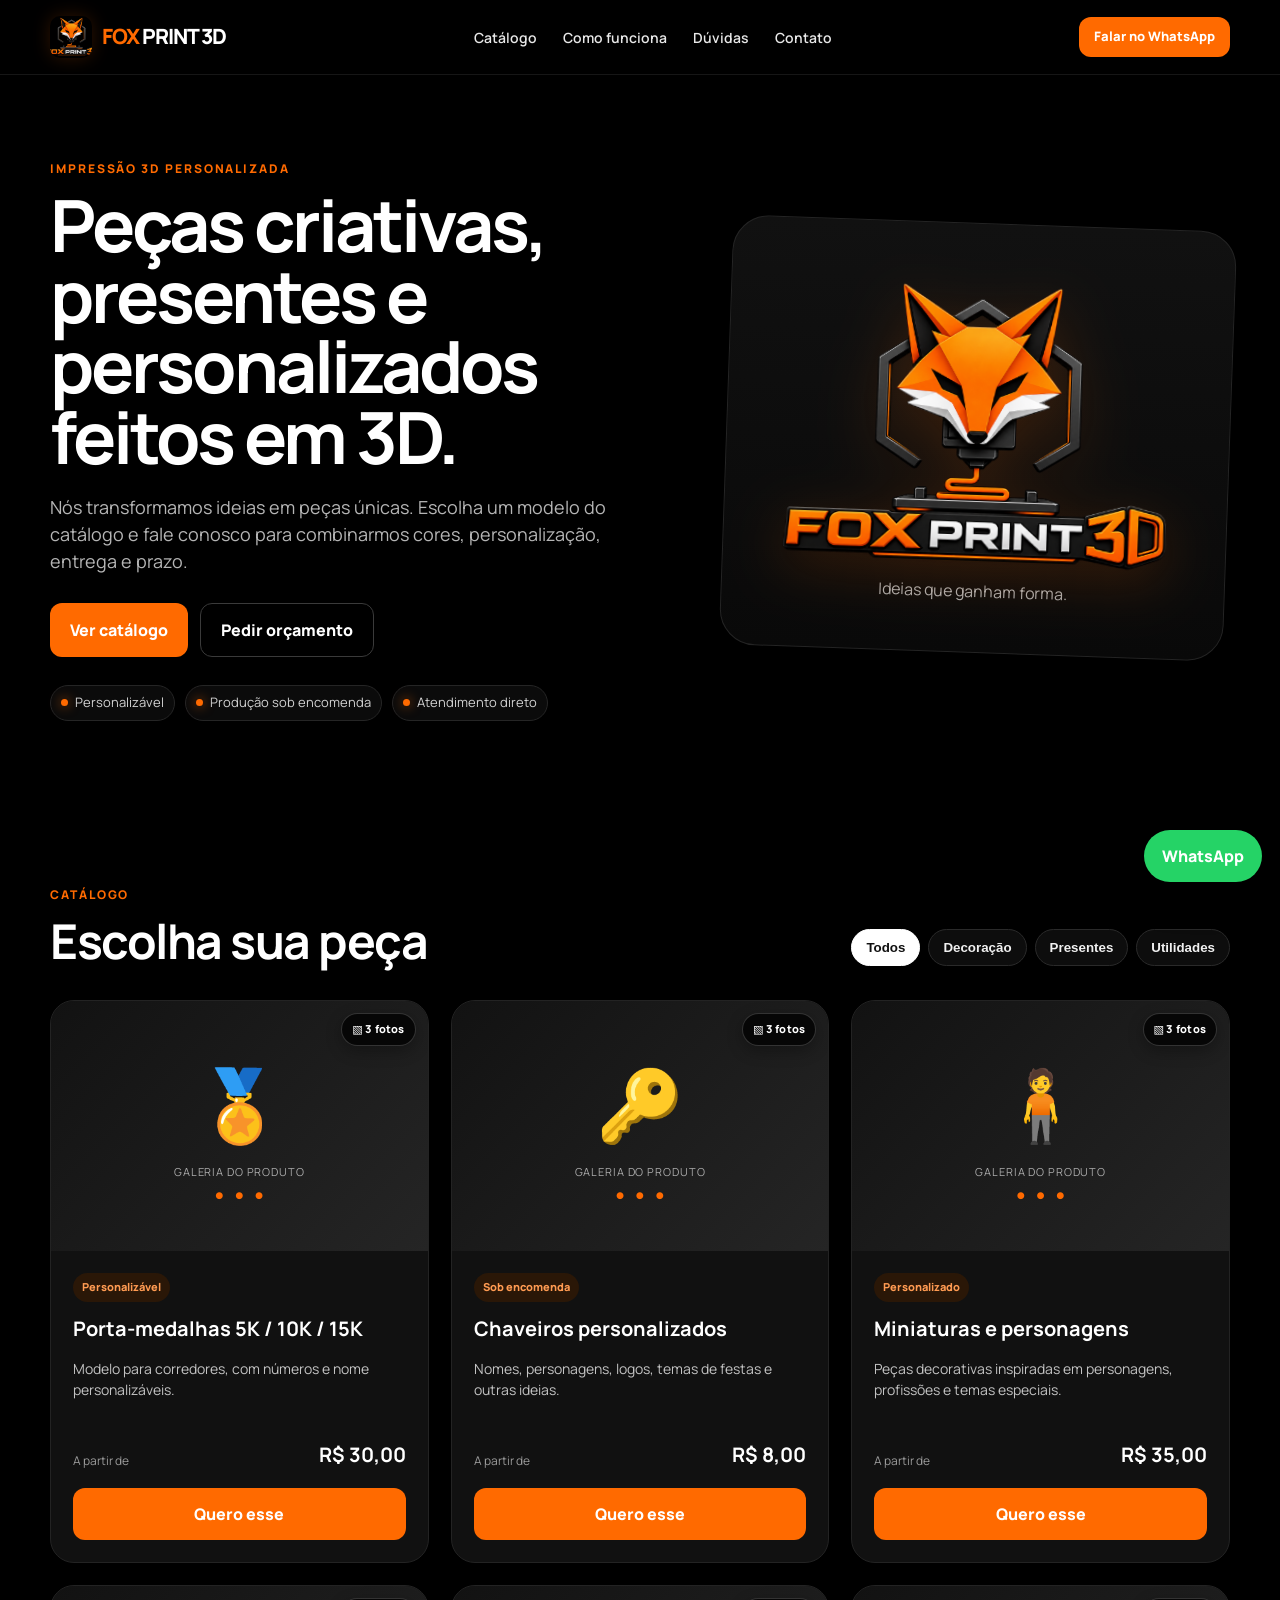
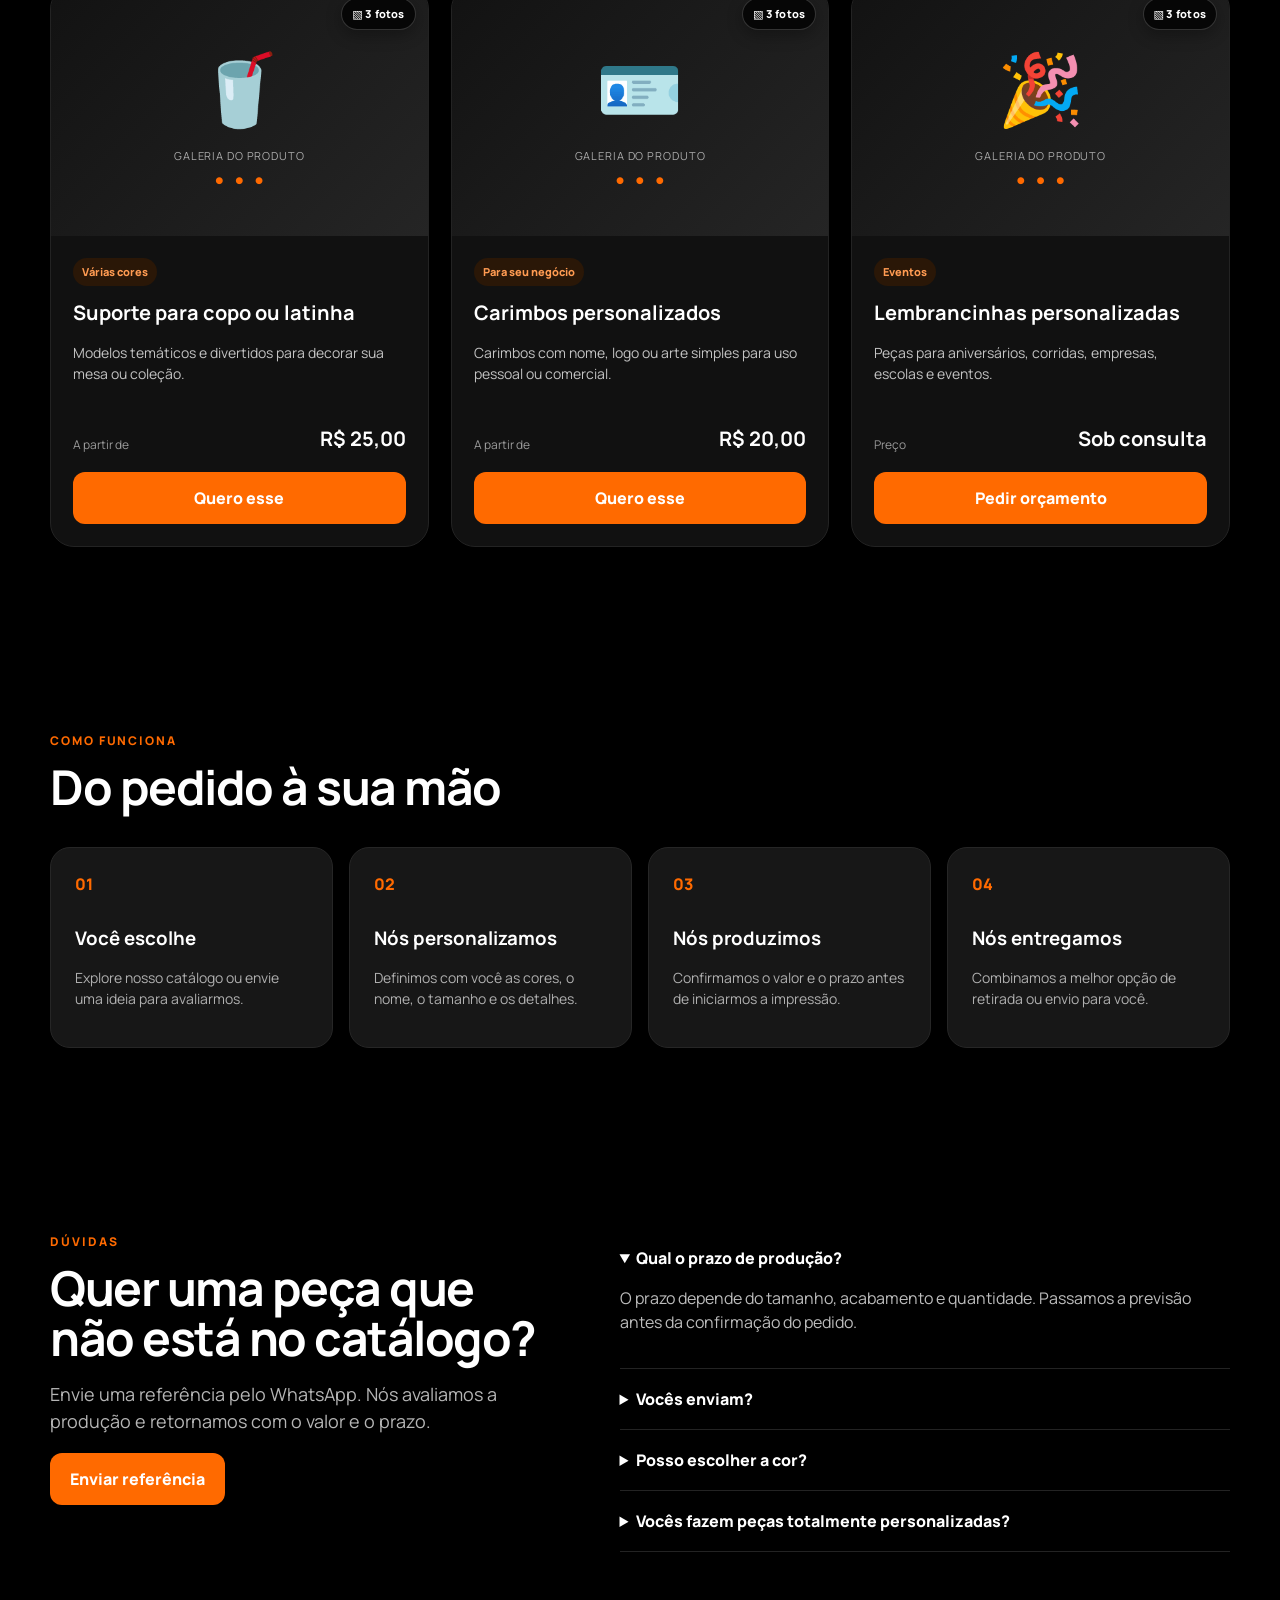
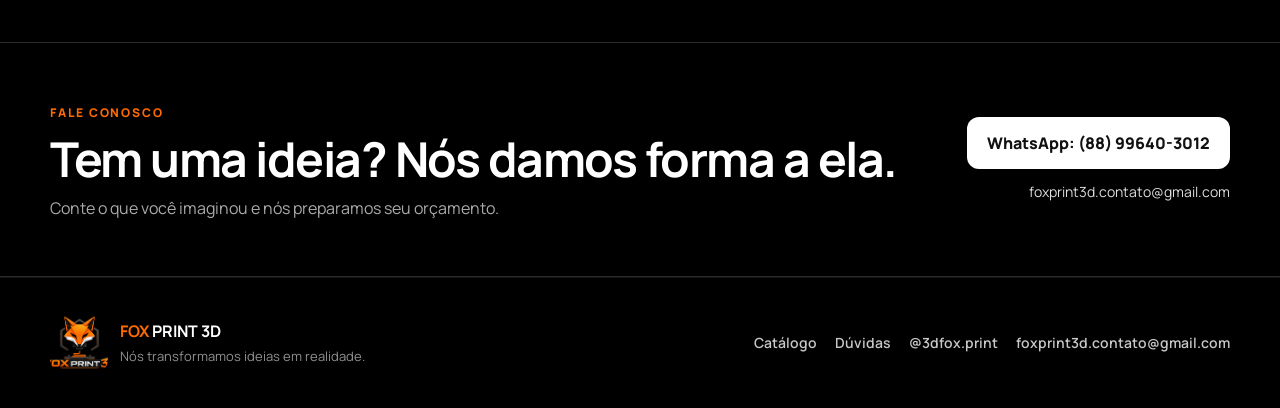
==== index.html @ e0c6680b "Cria site e painel administrativo da FOX PRINT 3D" ====
<!DOCTYPE html>
<html lang="pt-BR">
<head>
  <meta charset="UTF-8" />
  <meta name="viewport" content="width=device-width, initial-scale=1.0" />
  <meta name="description" content="FOX PRINT 3D — peças personalizadas em impressão 3D. Consulte catálogo, preços e peça pelo WhatsApp." />
  <title>FOX PRINT 3D | Impressão 3D personalizada</title>
  <link rel="icon" type="image/png" href="marca/logo-foxprint3d.png" />
  <link rel="preconnect" href="https://fonts.googleapis.com">
  <link rel="preconnect" href="https://fonts.gstatic.com" crossorigin>
  <link href="https://fonts.googleapis.com/css2?family=Manrope:wght@400;500;600;700;800&display=swap" rel="stylesheet">
  <link rel="stylesheet" href="styles.css" />
</head>
<body>
  <header class="topbar">
    <div class="container nav">
      <a class="brand" href="#inicio" aria-label="FOX PRINT 3D">
        <img class="brand-logo" src="marca/logo-foxprint3d.png" alt="" />
        <span class="brand-name"><span class="brand-mark">FOX</span> PRINT 3D</span>
      </a>
      <nav>
        <a href="#catalogo">Catálogo</a>
        <a href="#como-funciona">Como funciona</a>
        <a href="#duvidas">Dúvidas</a>
        <a href="#contato">Contato</a>
      </nav>
      <a class="btn btn-small" data-wa="Oi! Vim pelo site da FOX PRINT 3D e queria tirar uma dúvida com vocês.">Falar no WhatsApp</a>
    </div>
  </header>

  <main id="inicio">
    <section class="hero">
      <div class="container hero-grid">
        <div>
          <span class="eyebrow">IMPRESSÃO 3D PERSONALIZADA</span>
          <h1>Peças criativas, presentes e personalizados feitos em 3D.</h1>
          <p>Nós transformamos ideias em peças únicas. Escolha um modelo do catálogo e fale conosco para combinarmos cores, personalização, entrega e prazo.</p>
          <div class="hero-actions">
            <a class="btn" href="#catalogo">Ver catálogo</a>
            <a class="btn btn-outline" data-wa="Oi! Vim pelo site da FOX PRINT 3D e queria fazer um orçamento com vocês.">Pedir orçamento</a>
          </div>
          <div class="hero-badges" aria-label="Diferenciais da FOX PRINT 3D">
            <span>Personalizável</span><span>Produção sob encomenda</span><span>Atendimento direto</span>
          </div>
        </div>
        <div class="hero-card">
          <img class="hero-logo" src="marca/logo-foxprint3d.png" alt="Logotipo FOX PRINT 3D: raposa laranja inspirada em impressão 3D" />
          <span>Ideias que ganham forma.</span>
        </div>
      </div>
    </section>

    <section class="section" id="catalogo">
      <div class="container">
        <div class="section-head">
          <div>
            <span class="eyebrow">CATÁLOGO</span>
            <h2>Escolha sua peça</h2>
          </div>
          <div class="filters" role="group" aria-label="Filtros do catálogo">
            <button class="filter active" data-filter="todos" aria-pressed="true">Todos</button>
            <button class="filter" data-filter="decoracao" aria-pressed="false">Decoração</button>
            <button class="filter" data-filter="presentes" aria-pressed="false">Presentes</button>
            <button class="filter" data-filter="utilidades" aria-pressed="false">Utilidades</button>
          </div>
        </div>

        <div class="product-grid" id="productGrid">
          <article class="product-card" data-category="presentes" data-images="assets/produtos/porta-medalhas-1.jpg,assets/produtos/porta-medalhas-2.jpg,assets/produtos/porta-medalhas-3.jpg">
            <div class="product-image" data-gallery data-photo-count="3 fotos" aria-label="Galeria com 3 fotos do Porta-medalhas"><span class="image-placeholder">🏅<small>Galeria do produto</small><span class="placeholder-dots" aria-hidden="true">● ● ●</span></span></div>
            <div class="product-body">
              <span class="tag">Personalizável</span>
              <h3>Porta-medalhas 5K / 10K / 15K</h3>
              <p>Modelo para corredores, com números e nome personalizáveis.</p>
              <div class="price-row"><span>A partir de</span><strong>R$ 30,00</strong></div>
              <a class="btn btn-full" data-wa="Oi! Tenho interesse no Porta-medalhas 5K/10K/15K. Queria saber sobre personalização, entrega e prazo.">Quero esse</a>
            </div>
          </article>

          <article class="product-card" data-category="presentes" data-images="assets/produtos/chaveiros-1.jpg,assets/produtos/chaveiros-2.jpg,assets/produtos/chaveiros-3.jpg">
            <div class="product-image" data-gallery data-photo-count="3 fotos" aria-label="Galeria com 3 fotos dos Chaveiros personalizados"><span class="image-placeholder">🔑<small>Galeria do produto</small><span class="placeholder-dots" aria-hidden="true">● ● ●</span></span></div>
            <div class="product-body">
              <span class="tag">Sob encomenda</span>
              <h3>Chaveiros personalizados</h3>
              <p>Nomes, personagens, logos, temas de festas e outras ideias.</p>
              <div class="price-row"><span>A partir de</span><strong>R$ 8,00</strong></div>
              <a class="btn btn-full" data-wa="Oi! Tenho interesse em chaveiros personalizados. Queria saber valores, quantidade mínima, entrega e prazo.">Quero esse</a>
            </div>
          </article>

          <article class="product-card" data-category="decoracao presentes" data-images="assets/produtos/miniaturas-1.jpg,assets/produtos/miniaturas-2.jpg,assets/produtos/miniaturas-3.jpg">
            <div class="product-image" data-gallery data-photo-count="3 fotos" aria-label="Galeria com 3 fotos das Miniaturas e personagens"><span class="image-placeholder">🧍<small>Galeria do produto</small><span class="placeholder-dots" aria-hidden="true">● ● ●</span></span></div>
            <div class="product-body">
              <span class="tag">Personalizado</span>
              <h3>Miniaturas e personagens</h3>
              <p>Peças decorativas inspiradas em personagens, profissões e temas especiais.</p>
              <div class="price-row"><span>A partir de</span><strong>R$ 35,00</strong></div>
              <a class="btn btn-full" data-wa="Oi! Tenho interesse em uma miniatura ou personagem personalizado. Posso enviar a referência para vocês? Queria saber o prazo e o valor.">Quero esse</a>
            </div>
          </article>

          <article class="product-card" data-category="utilidades" data-images="assets/produtos/suporte-copo-1.jpg,assets/produtos/suporte-copo-2.jpg,assets/produtos/suporte-copo-3.jpg">
            <div class="product-image" data-gallery data-photo-count="3 fotos" aria-label="Galeria com 3 fotos do Suporte para copo ou latinha"><span class="image-placeholder">🥤<small>Galeria do produto</small><span class="placeholder-dots" aria-hidden="true">● ● ●</span></span></div>
            <div class="product-body">
              <span class="tag">Várias cores</span>
              <h3>Suporte para copo ou latinha</h3>
              <p>Modelos temáticos e divertidos para decorar sua mesa ou coleção.</p>
              <div class="price-row"><span>A partir de</span><strong>R$ 25,00</strong></div>
              <a class="btn btn-full" data-wa="Oi! Tenho interesse em um suporte para copo/latinha. Queria ver cores disponíveis, entrega e prazo.">Quero esse</a>
            </div>
          </article>

          <article class="product-card" data-category="utilidades presentes" data-images="assets/produtos/carimbos-1.jpg,assets/produtos/carimbos-2.jpg,assets/produtos/carimbos-3.jpg">
            <div class="product-image" data-gallery data-photo-count="3 fotos" aria-label="Galeria com 3 fotos dos Carimbos personalizados"><span class="image-placeholder">🪪<small>Galeria do produto</small><span class="placeholder-dots" aria-hidden="true">● ● ●</span></span></div>
            <div class="product-body">
              <span class="tag">Para seu negócio</span>
              <h3>Carimbos personalizados</h3>
              <p>Carimbos com nome, logo ou arte simples para uso pessoal ou comercial.</p>
              <div class="price-row"><span>A partir de</span><strong>R$ 20,00</strong></div>
              <a class="btn btn-full" data-wa="Oi! Tenho interesse em um carimbo personalizado. Posso enviar a arte para vocês? Queria saber o prazo e o valor.">Quero esse</a>
            </div>
          </article>

          <article class="product-card" data-category="decoracao presentes" data-images="assets/produtos/lembrancinhas-1.jpg,assets/produtos/lembrancinhas-2.jpg,assets/produtos/lembrancinhas-3.jpg">
            <div class="product-image" data-gallery data-photo-count="3 fotos" aria-label="Galeria com 3 fotos das Lembrancinhas personalizadas"><span class="image-placeholder">🎉<small>Galeria do produto</small><span class="placeholder-dots" aria-hidden="true">● ● ●</span></span></div>
            <div class="product-body">
              <span class="tag">Eventos</span>
              <h3>Lembrancinhas personalizadas</h3>
              <p>Peças para aniversários, corridas, empresas, escolas e eventos.</p>
              <div class="price-row"><span>Preço</span><strong>Sob consulta</strong></div>
              <a class="btn btn-full" data-wa="Oi! Tenho interesse em lembrancinhas personalizadas para um evento. Queria fazer um orçamento e saber o prazo.">Pedir orçamento</a>
            </div>
          </article>
        </div>
      </div>
    </section>

    <section class="section section-dark" id="como-funciona">
      <div class="container">
        <span class="eyebrow">COMO FUNCIONA</span>
        <h2>Do pedido à sua mão</h2>
        <div class="steps">
          <div class="step"><span>01</span><h3>Você escolhe</h3><p>Explore nosso catálogo ou envie uma ideia para avaliarmos.</p></div>
          <div class="step"><span>02</span><h3>Nós personalizamos</h3><p>Definimos com você as cores, o nome, o tamanho e os detalhes.</p></div>
          <div class="step"><span>03</span><h3>Nós produzimos</h3><p>Confirmamos o valor e o prazo antes de iniciarmos a impressão.</p></div>
          <div class="step"><span>04</span><h3>Nós entregamos</h3><p>Combinamos a melhor opção de retirada ou envio para você.</p></div>
        </div>
      </div>
    </section>

    <section class="section" id="duvidas">
      <div class="container faq-grid">
        <div>
          <span class="eyebrow">DÚVIDAS</span>
          <h2>Quer uma peça que não está no catálogo?</h2>
          <p class="lead">Envie uma referência pelo WhatsApp. Nós avaliamos a produção e retornamos com o valor e o prazo.</p>
          <a class="btn" data-wa="Oi! Quero fazer uma peça personalizada que não está no catálogo. Posso enviar uma referência para vocês?">Enviar referência</a>
        </div>
        <div class="faq-list">
          <details open><summary>Qual o prazo de produção?</summary><p>O prazo depende do tamanho, acabamento e quantidade. Passamos a previsão antes da confirmação do pedido.</p></details>
          <details><summary>Vocês enviam?</summary><p>Sim. A forma de entrega ou envio é combinada pelo WhatsApp de acordo com sua localização.</p></details>
          <details><summary>Posso escolher a cor?</summary><p>Na maioria das peças, sim. As cores disponíveis são confirmadas no atendimento.</p></details>
          <details><summary>Vocês fazem peças totalmente personalizadas?</summary><p>Sim, dependendo da complexidade. Envie sua ideia ou referência para avaliarmos.</p></details>
        </div>
      </div>
    </section>

    <section class="cta" id="contato">
      <div class="container cta-inner">
        <div><span class="eyebrow">FALE CONOSCO</span><h2>Tem uma ideia? Nós damos forma a ela.</h2><p>Conte o que você imaginou e nós preparamos seu orçamento.</p></div>
        <div class="contact-actions">
          <a class="btn btn-light" data-wa="Oi! Vim pelo site da FOX PRINT 3D e queria conversar sobre uma peça personalizada.">WhatsApp: (88) 99640-3012</a>
          <a class="contact-email" href="mailto:foxprint3d.contato@gmail.com">foxprint3d.contato@gmail.com</a>
        </div>
      </div>
    </section>
  </main>

  <footer>
    <div class="container footer-inner">
      <div class="footer-brand"><img src="marca/logo-foxprint3d.png" alt="FOX PRINT 3D" /><div><strong><span class="footer-fox">FOX</span> PRINT 3D</strong><p>Nós transformamos ideias em realidade.</p></div></div>
      <div class="footer-links"><a href="#catalogo">Catálogo</a><a href="#duvidas">Dúvidas</a><a href="https://instagram.com/3dfox.print" target="_blank" rel="noreferrer">@3dfox.print</a><a href="mailto:foxprint3d.contato@gmail.com">foxprint3d.contato@gmail.com</a></div>
    </div>
  </footer>

  <a class="floating-wa" data-wa="Oi! Vim pelo site da FOX PRINT 3D e queria tirar uma dúvida com vocês." aria-label="Falar no WhatsApp">WhatsApp</a>

  <dialog class="image-modal" id="imageModal" aria-label="Visualização ampliada do produto">
    <button class="modal-close" type="button" aria-label="Fechar imagem">×</button>
    <button class="modal-arrow modal-prev" type="button" aria-label="Foto anterior">‹</button>
    <figure>
      <div class="modal-image-stage" id="modalImageStage">
        <img id="modalImage" src="" alt="" draggable="false" />
      </div>
      <figcaption id="modalCaption"></figcaption>
      <div class="modal-dots" id="modalDots" aria-label="Fotos do produto"></div>
      <small class="swipe-hint">Arraste para os lados para ver mais fotos</small>
    </figure>
    <button class="modal-arrow modal-next" type="button" aria-label="Próxima foto">›</button>
  </dialog>
  <script src="https://cdn.jsdelivr.net/npm/@supabase/supabase-js@2"></script>
  <script src="supabase-config.js"></script>
  <script src="catalog.js"></script>
  <script src="script.js"></script>
</body>
</html>
---- styles.css ----
:root{
  --orange:#ff6a00;
  --orange2:#ff8a00;
  --black:#050505;
  --bg:#000000;
  --bg-soft:#0b0b0b;
  --surface:#111111;
  --surface-2:#171717;
  --surface-3:#1d1d1d;
  --line:#262626;
  --text:#ffffff;
  --muted:#b5b5b5;
  --muted-2:#8d8d8d;
  --white:#ffffff;
}

*{box-sizing:border-box}
html{scroll-behavior:smooth}
body{margin:0;font-family:Manrope,system-ui,sans-serif;color:var(--text);background:var(--bg);line-height:1.5}
::selection{background:var(--orange);color:#fff}
.container{width:min(1180px,calc(100% - 40px));margin:auto}

.topbar{position:sticky;top:0;z-index:20;background:rgba(0,0,0,.92);backdrop-filter:blur(16px);border-bottom:1px solid #161616}
.nav{height:74px;display:flex;align-items:center;justify-content:space-between;gap:28px}
.brand{display:flex;align-items:center;gap:3px;text-decoration:none;color:var(--white);font-weight:800;letter-spacing:-1px;font-size:21px}
.brand-logo{width:42px;height:42px;object-fit:cover;object-position:center;border-radius:10px;margin-right:7px;box-shadow:0 0 18px rgba(255,106,0,.18)}
.brand-name{white-space:nowrap}
.brand-mark{color:var(--orange)}
nav{display:flex;gap:26px}
nav a,.footer-links a{color:#e8e8e8;text-decoration:none;font-size:14px;font-weight:600}
nav a:hover,.footer-links a:hover{color:var(--orange)}

.btn{display:inline-flex;align-items:center;justify-content:center;background:var(--orange);color:white;text-decoration:none;border:none;border-radius:12px;padding:14px 20px;font-weight:800;cursor:pointer;transition:.2s}
.btn:hover{transform:translateY(-2px);background:#ed6100}
.btn-small{padding:10px 15px;font-size:13px}
.btn-outline{background:transparent;color:var(--white);border:1px solid #3a3a3a}
.btn-outline:hover{background:#fff;color:#111}
.btn-full{width:100%}
.btn-light{background:white;color:#111}
.btn-light:hover{background:#111;color:white;border-color:#fff}

.hero{padding:80px 0 70px;background:#000}
.hero-grid{display:grid;grid-template-columns:1.1fr .9fr;gap:60px;align-items:center}
.eyebrow{display:inline-block;color:var(--orange);font-size:12px;font-weight:800;letter-spacing:.16em;margin-bottom:12px}
.hero h1{font-size:clamp(42px,6vw,72px);line-height:.98;letter-spacing:-3px;margin:0 0 22px;max-width:780px;color:#fff}
.hero p,.lead{font-size:18px;color:var(--muted);max-width:680px}
.hero-actions{display:flex;gap:12px;margin:28px 0}
.hero-badges{display:flex;flex-wrap:wrap;gap:10px;color:#d2d2d2;font-size:13px}
.hero-badges span{display:inline-flex;align-items:center;gap:7px;padding:7px 10px;border:1px solid #252525;border-radius:999px;background:#0b0b0b}
.hero-badges span::before{content:"";width:7px;height:7px;border-radius:50%;background:var(--orange);box-shadow:0 0 12px rgba(255,106,0,.75)}
.hero-card{min-height:430px;background:linear-gradient(180deg,#111,#090909);border-radius:36px;display:flex;flex-direction:column;align-items:center;justify-content:center;color:white;box-shadow:0 30px 70px rgba(0,0,0,.35);transform:rotate(2deg);border:1px solid #242424;overflow:hidden;padding:22px}
.hero-logo{width:100%;max-height:350px;object-fit:contain;filter:drop-shadow(0 14px 28px rgba(255,106,0,.18))}
.hero-card strong{display:block;text-align:center;font-size:34px;letter-spacing:-1px}
.hero-card span{display:block;text-align:center;color:#aaa}

.section{padding:90px 0;background:#000}
.section-head{display:flex;justify-content:space-between;align-items:end;gap:20px;margin-bottom:34px}
.section h2,.cta h2{font-size:clamp(32px,4vw,48px);line-height:1.05;letter-spacing:-1.5px;margin:0;color:#fff}
.filters{display:flex;gap:8px;flex-wrap:wrap}
.filter{border:1px solid #2a2a2a;background:#0d0d0d;color:#f0f0f0;padding:10px 14px;border-radius:999px;font-weight:700;cursor:pointer}
.filter:hover{border-color:#555}
.filter.active{background:#fff;color:#111;border-color:#fff}
.filter:focus-visible,.btn:focus-visible,a:focus-visible,summary:focus-visible{outline:3px solid rgba(255,106,0,.5);outline-offset:3px}

.product-grid{display:grid;grid-template-columns:repeat(3,1fr);gap:22px}
.product-card{border:1px solid #232323;border-radius:24px;overflow:hidden;background:var(--surface);transition:.2s}
.product-card:hover{transform:translateY(-4px);box-shadow:0 18px 45px rgba(0,0,0,.28);border-color:#323232}
.product-image{height:250px;position:relative;display:flex;align-items:center;justify-content:center;background:linear-gradient(135deg,#121212,#252525);overflow:hidden}
.product-image::before{content:"▧  " attr(data-photo-count);position:absolute;z-index:3;right:12px;top:12px;padding:7px 10px;border:1px solid rgba(255,255,255,.18);border-radius:999px;background:rgba(0,0,0,.78);color:#fff;font-size:11px;font-weight:800;letter-spacing:.02em;box-shadow:0 5px 16px rgba(0,0,0,.3)}
.product-image img{width:100%;height:100%;object-fit:cover;display:block;cursor:zoom-in}
.image-placeholder{display:flex;flex-direction:column;align-items:center;gap:8px;font-size:70px;color:#fff}
.image-placeholder small{font-size:11px;letter-spacing:.08em;text-transform:uppercase;color:#aaa}
.placeholder-dots{font-size:9px;letter-spacing:5px;color:var(--orange);margin-left:5px}
.gallery-thumbs{position:absolute;left:12px;right:12px;bottom:12px;display:flex;justify-content:center;gap:7px}
.gallery-thumb{width:44px;height:44px;padding:0;border:2px solid rgba(255,255,255,.45);border-radius:8px;overflow:hidden;background:#222;cursor:pointer}
.gallery-thumb img{width:100%;height:100%;object-fit:cover}
.gallery-thumb.active{border-color:var(--orange)}
.zoom-hint{position:absolute;right:12px;top:12px;padding:7px 9px;border-radius:999px;background:rgba(0,0,0,.75);color:#fff;font-size:11px;font-weight:800;pointer-events:none}
.product-body{padding:22px}
.tag{display:inline-flex;padding:6px 9px;border-radius:999px;background:#2a1707;color:#ff9b52;font-size:11px;font-weight:800}
.product-card h3{font-size:20px;margin:12px 0 7px;color:#fff}
.product-card p{color:#c3c3c3;font-size:14px;min-height:64px}
.price-row{display:flex;justify-content:space-between;align-items:end;margin:18px 0}
.price-row span{font-size:12px;color:#9a9a9a}
.price-row strong{font-size:20px;color:#fff}

.section-dark{background:#000;color:white}
.section-dark h2{margin-bottom:35px}
.steps{display:grid;grid-template-columns:repeat(4,1fr);gap:16px}
.step{background:var(--surface-2);border:1px solid var(--line);border-radius:20px;padding:24px}
.step>span{color:var(--orange);font-weight:800}
.step h3{margin:28px 0 8px;color:#fff}
.step p{color:#b0b0b0;font-size:14px}

.faq-grid{display:grid;grid-template-columns:.9fr 1.1fr;gap:70px;align-items:start}
.faq-list details{border-bottom:1px solid #232323;padding:18px 0}
.faq-list summary{font-weight:800;cursor:pointer;color:#fff}
.faq-list p{color:#bcbcbc}

.cta{background:#000;color:white;padding:56px 0;border-top:1px solid #2b2b2b;border-bottom:1px solid #2b2b2b}
.cta .eyebrow{color:var(--orange);opacity:1}
.cta-inner{display:flex;justify-content:space-between;align-items:center;gap:30px}
.cta p{color:#aaa;margin:12px 0 0}
.contact-actions{display:flex;flex-direction:column;align-items:flex-end;gap:12px;flex-shrink:0}
.contact-email{color:#ddd;text-decoration:none;font-size:14px}
.contact-email:hover{color:var(--orange)}

footer{padding:36px 0;background:#000;color:white;border-top:1px solid #151515}
.footer-inner{display:flex;justify-content:space-between;align-items:center}
.footer-inner p{color:#909090;font-size:13px}
.footer-links{display:flex;gap:18px}
.footer-links a{color:#c7c7c7}
.footer-fox{color:var(--orange)}
.footer-brand{display:flex;align-items:center;gap:12px}.footer-brand>img{width:58px;height:58px;object-fit:cover;border-radius:12px}.footer-brand p{margin:4px 0 0}

.floating-wa{position:fixed;right:18px;bottom:18px;background:#25d366;color:white;text-decoration:none;font-weight:800;padding:14px 18px;border-radius:999px;box-shadow:0 14px 35px rgba(0,0,0,.35);z-index:30;cursor:pointer}
.hidden{display:none!important}

.image-modal{width:min(980px,calc(100% - 28px));max-width:none;padding:0;border:1px solid #333;border-radius:20px;background:#090909;color:#fff;overflow:hidden}
.image-modal::backdrop{background:rgba(0,0,0,.88);backdrop-filter:blur(8px)}
.image-modal figure{margin:0;display:flex;flex-direction:column;align-items:center}
.modal-image-stage{width:100%;min-height:320px;display:flex;align-items:center;justify-content:center;overflow:hidden;touch-action:pan-y;cursor:grab}
.modal-image-stage.dragging{cursor:grabbing}
.image-modal img{display:block;max-width:100%;max-height:76vh;object-fit:contain;user-select:none;transition:transform .22s ease,opacity .22s ease}
.image-modal img.changing-left{transform:translateX(-35px);opacity:.25}
.image-modal img.changing-right{transform:translateX(35px);opacity:.25}
.image-modal figcaption{padding:12px 60px 8px;color:#aaa;font-size:13px;text-align:center}
.modal-dots{display:flex;gap:8px;align-items:center;justify-content:center;padding:4px 0 12px}
.modal-dot{width:8px;height:8px;padding:0;border:0;border-radius:50%;background:#555;cursor:pointer;transition:.2s}
.modal-dot.active{width:24px;border-radius:999px;background:var(--orange)}
.swipe-hint{display:none;color:#888;padding:0 20px 16px;text-align:center}
.modal-close,.modal-arrow{position:absolute;z-index:2;border:0;color:#fff;background:rgba(0,0,0,.72);cursor:pointer}
.modal-close{right:12px;top:12px;width:42px;height:42px;border-radius:50%;font-size:28px}
.modal-arrow{top:50%;transform:translateY(-50%);width:44px;height:58px;border-radius:10px;font-size:38px}
.modal-prev{left:12px}.modal-next{right:12px}
.modal-close:hover,.modal-arrow:hover{background:var(--orange)}

@media(max-width:900px){
  nav{display:none}
  .hero{padding-top:50px}
  .hero-grid,.faq-grid{grid-template-columns:1fr}
  .hero-card{min-height:300px}
  .product-grid{grid-template-columns:repeat(2,1fr)}
  .steps{grid-template-columns:repeat(2,1fr)}
  .section-head,.cta-inner{align-items:flex-start;flex-direction:column}
  .contact-actions{align-items:flex-start}
  .topbar .btn-small{display:none}
}

@media(max-width:600px){
  .container{width:min(100% - 28px,1180px)}
  .hero h1{font-size:44px;letter-spacing:-2px}
  .brand-name{font-size:17px}
  .hero-actions{flex-direction:column}
  .product-grid,.steps{grid-template-columns:1fr}
  .product-image{height:190px}
  .section{padding:64px 0}
  .section-head{align-items:flex-start}
  .filters{overflow:auto;flex-wrap:nowrap;width:100%;padding-bottom:5px}
  .filter{white-space:nowrap}
  .footer-inner{align-items:flex-start;gap:20px;flex-direction:column}
  .floating-wa{left:14px;right:14px;text-align:center}
  .image-modal{width:calc(100% - 16px);border-radius:16px}
  .modal-image-stage{min-height:260px}
  .image-modal img{max-height:68vh}
  .modal-arrow{display:none}
  .image-modal figcaption{padding-left:48px;padding-right:48px}
  .swipe-hint{display:block}
}
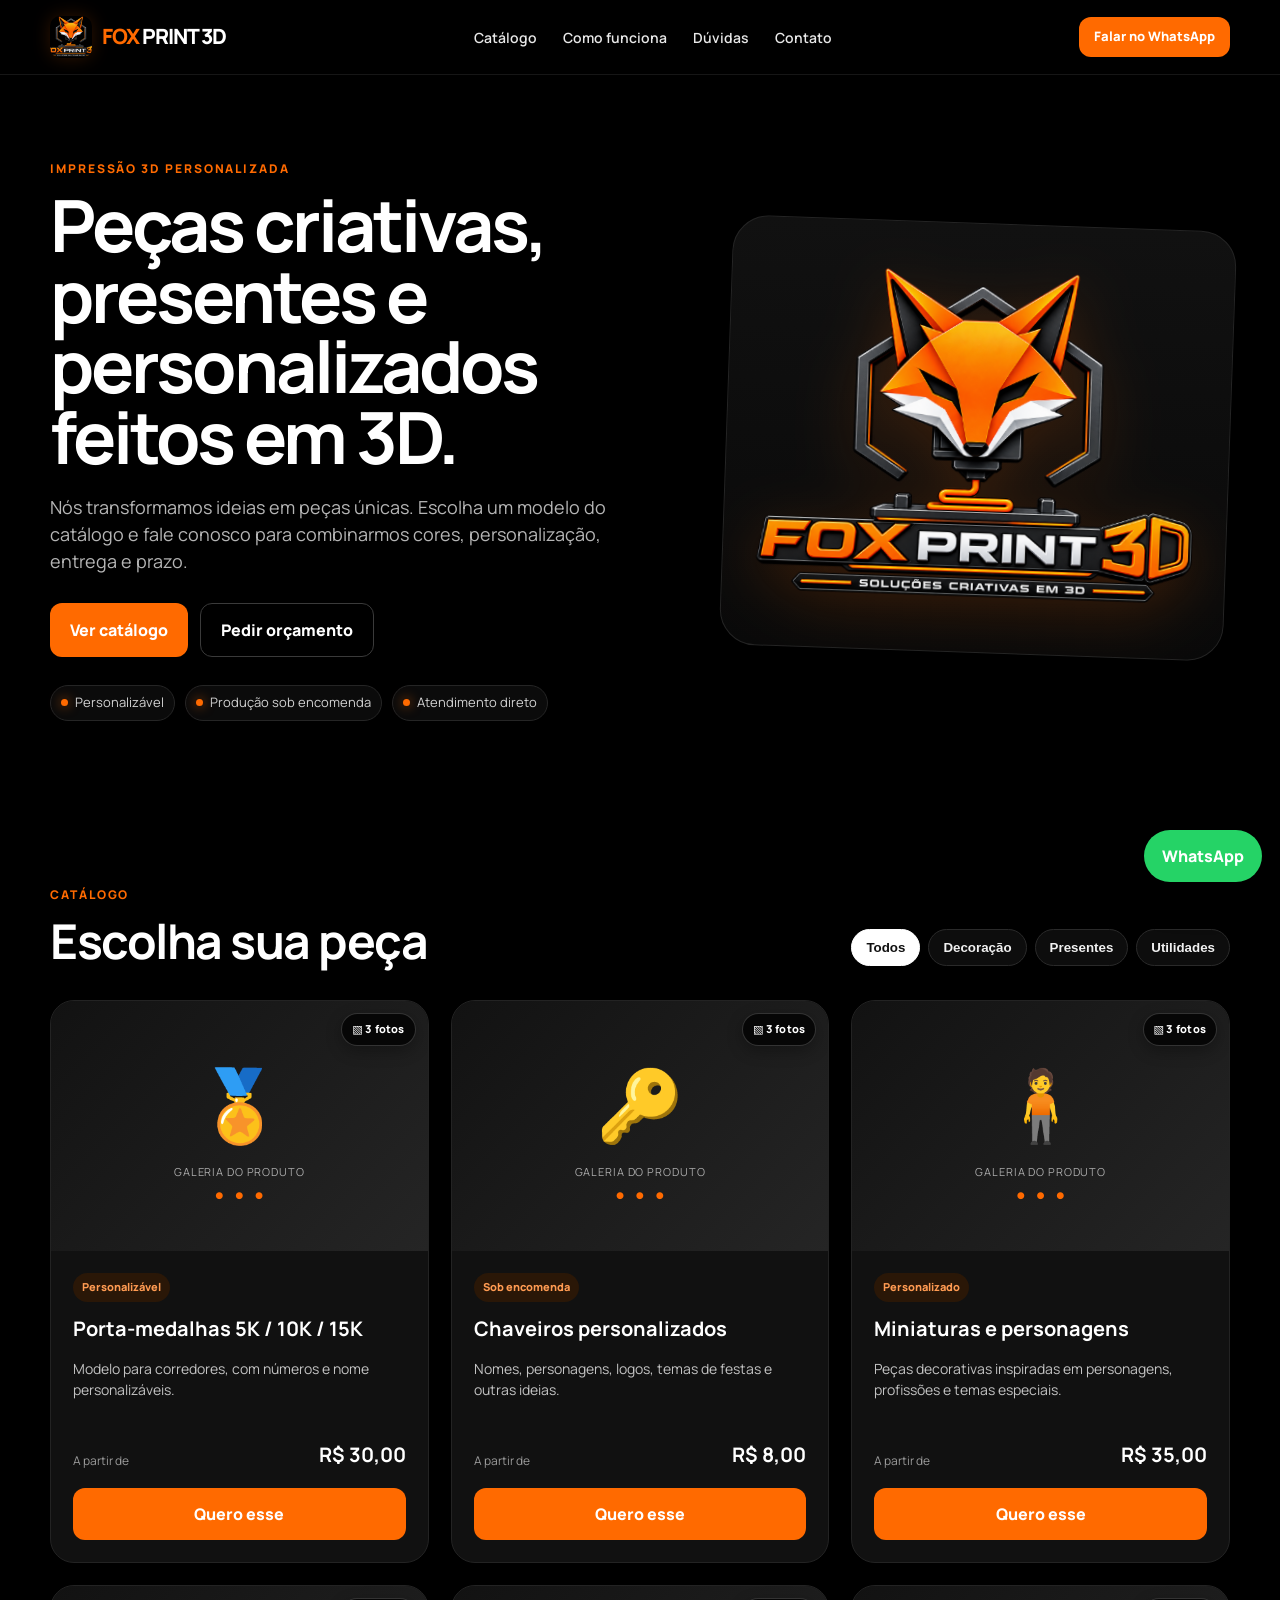
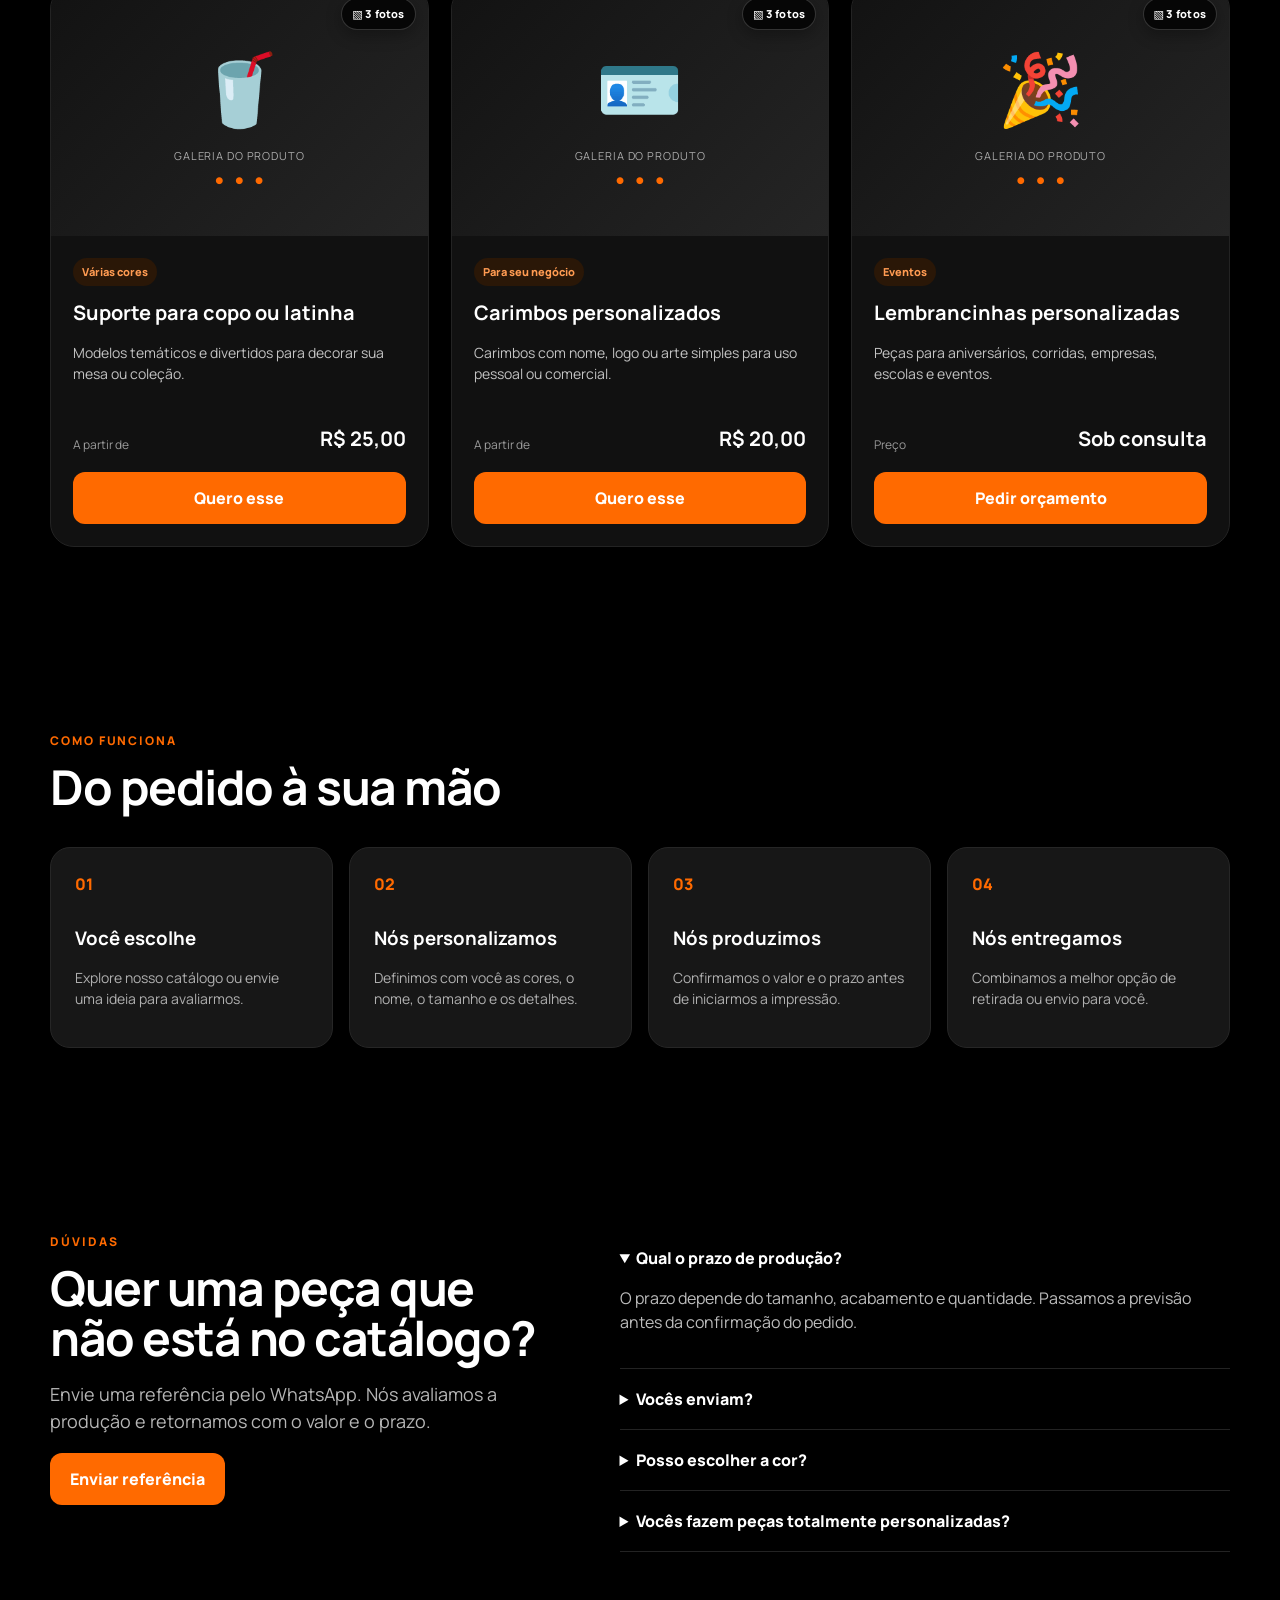
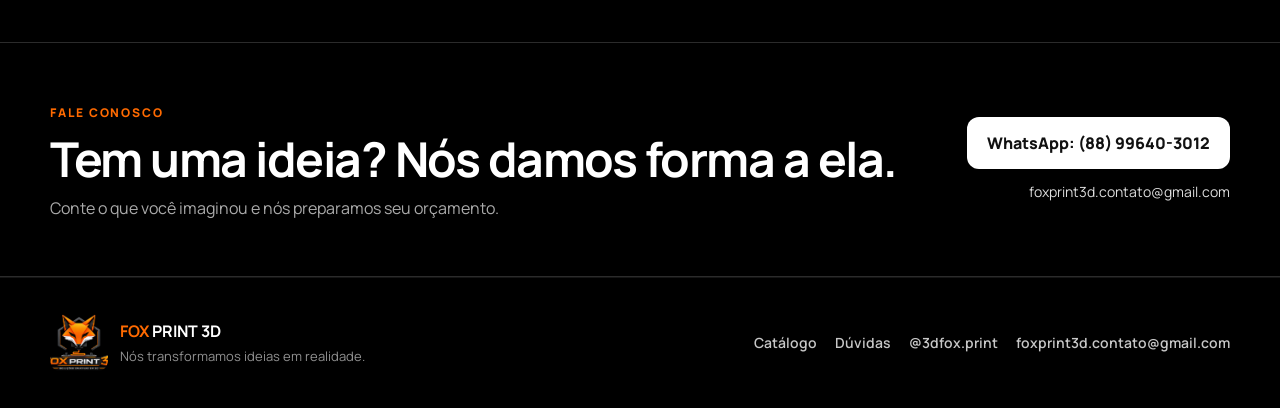
==== commit feedbd84: "Reorganiza painel com menu lateral" ====
--- a/index.html
+++ b/index.html
@@ -45,7 +45,6 @@
         </div>
         <div class="hero-card">
           <img class="hero-logo" src="marca/logo-foxprint3d.png" alt="Logotipo FOX PRINT 3D: raposa laranja inspirada em impressão 3D" />
-          <span>Ideias que ganham forma.</span>
         </div>
       </div>
     </section>
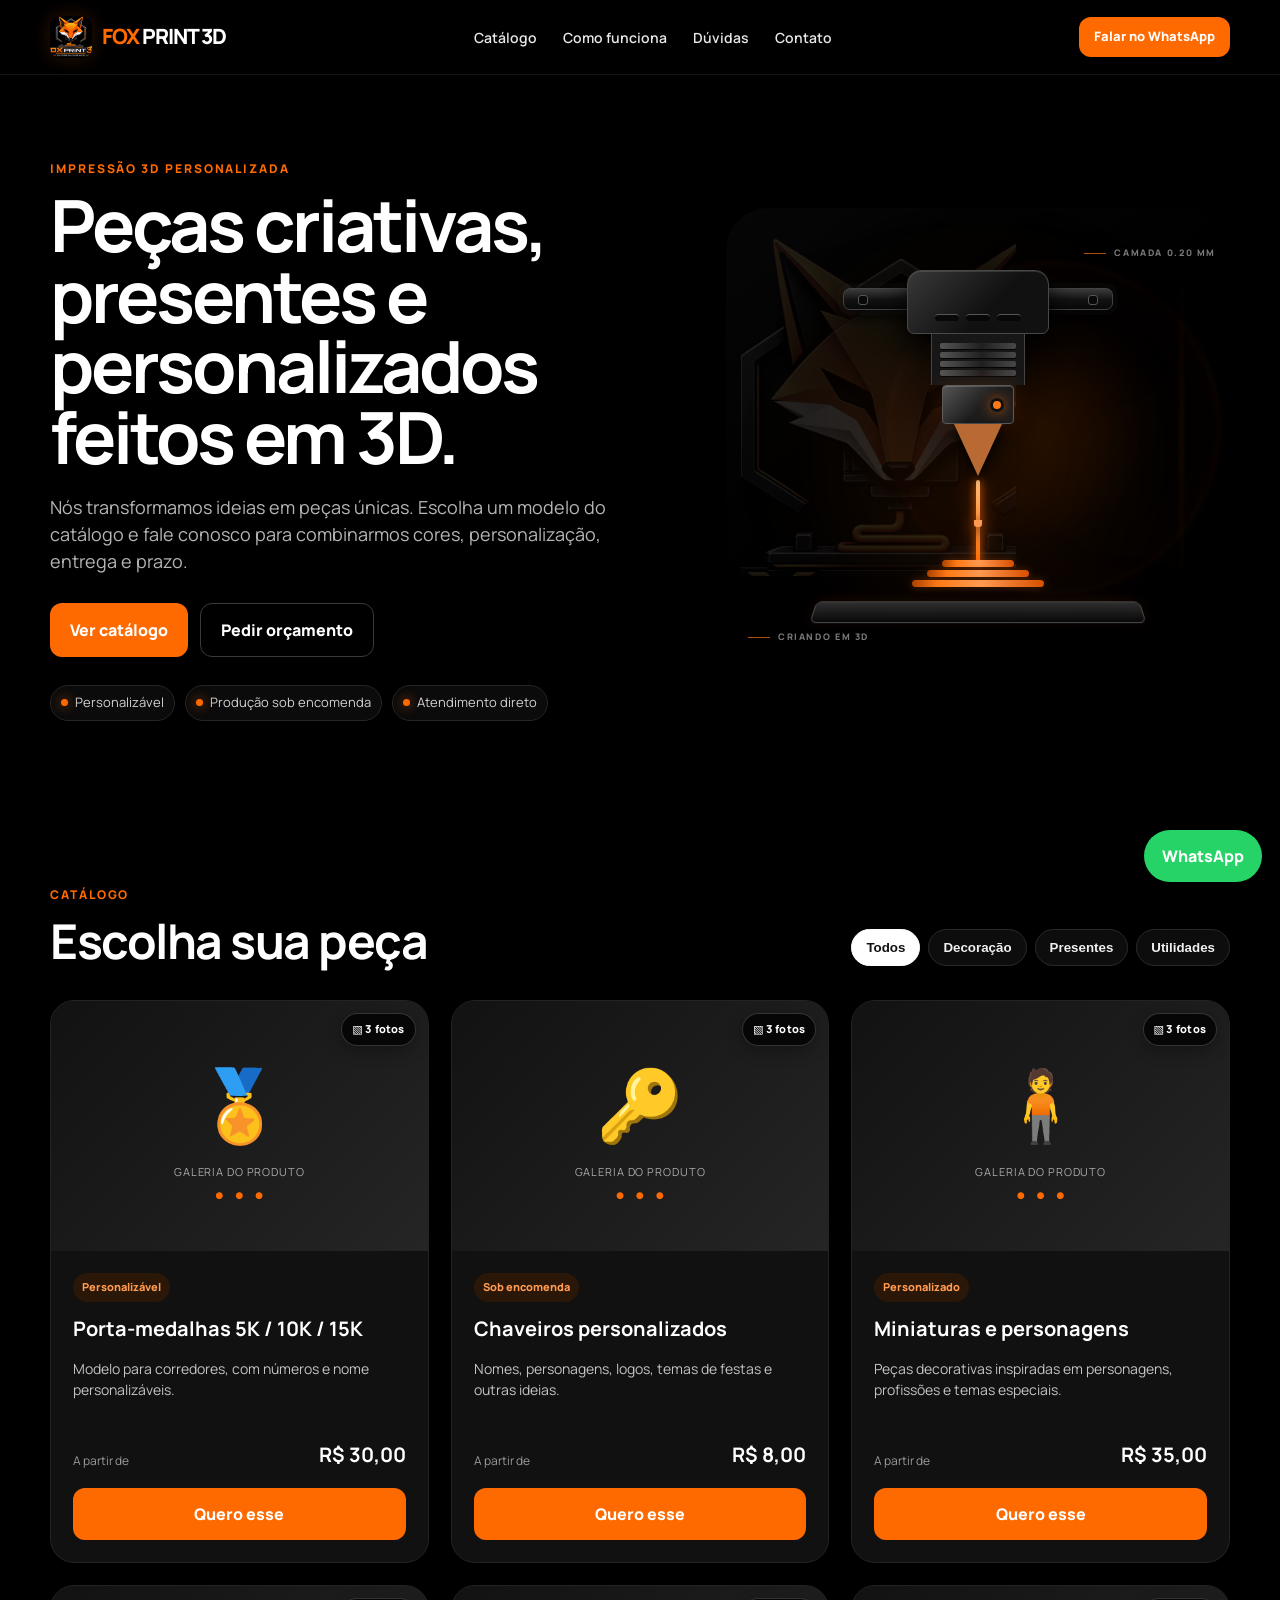
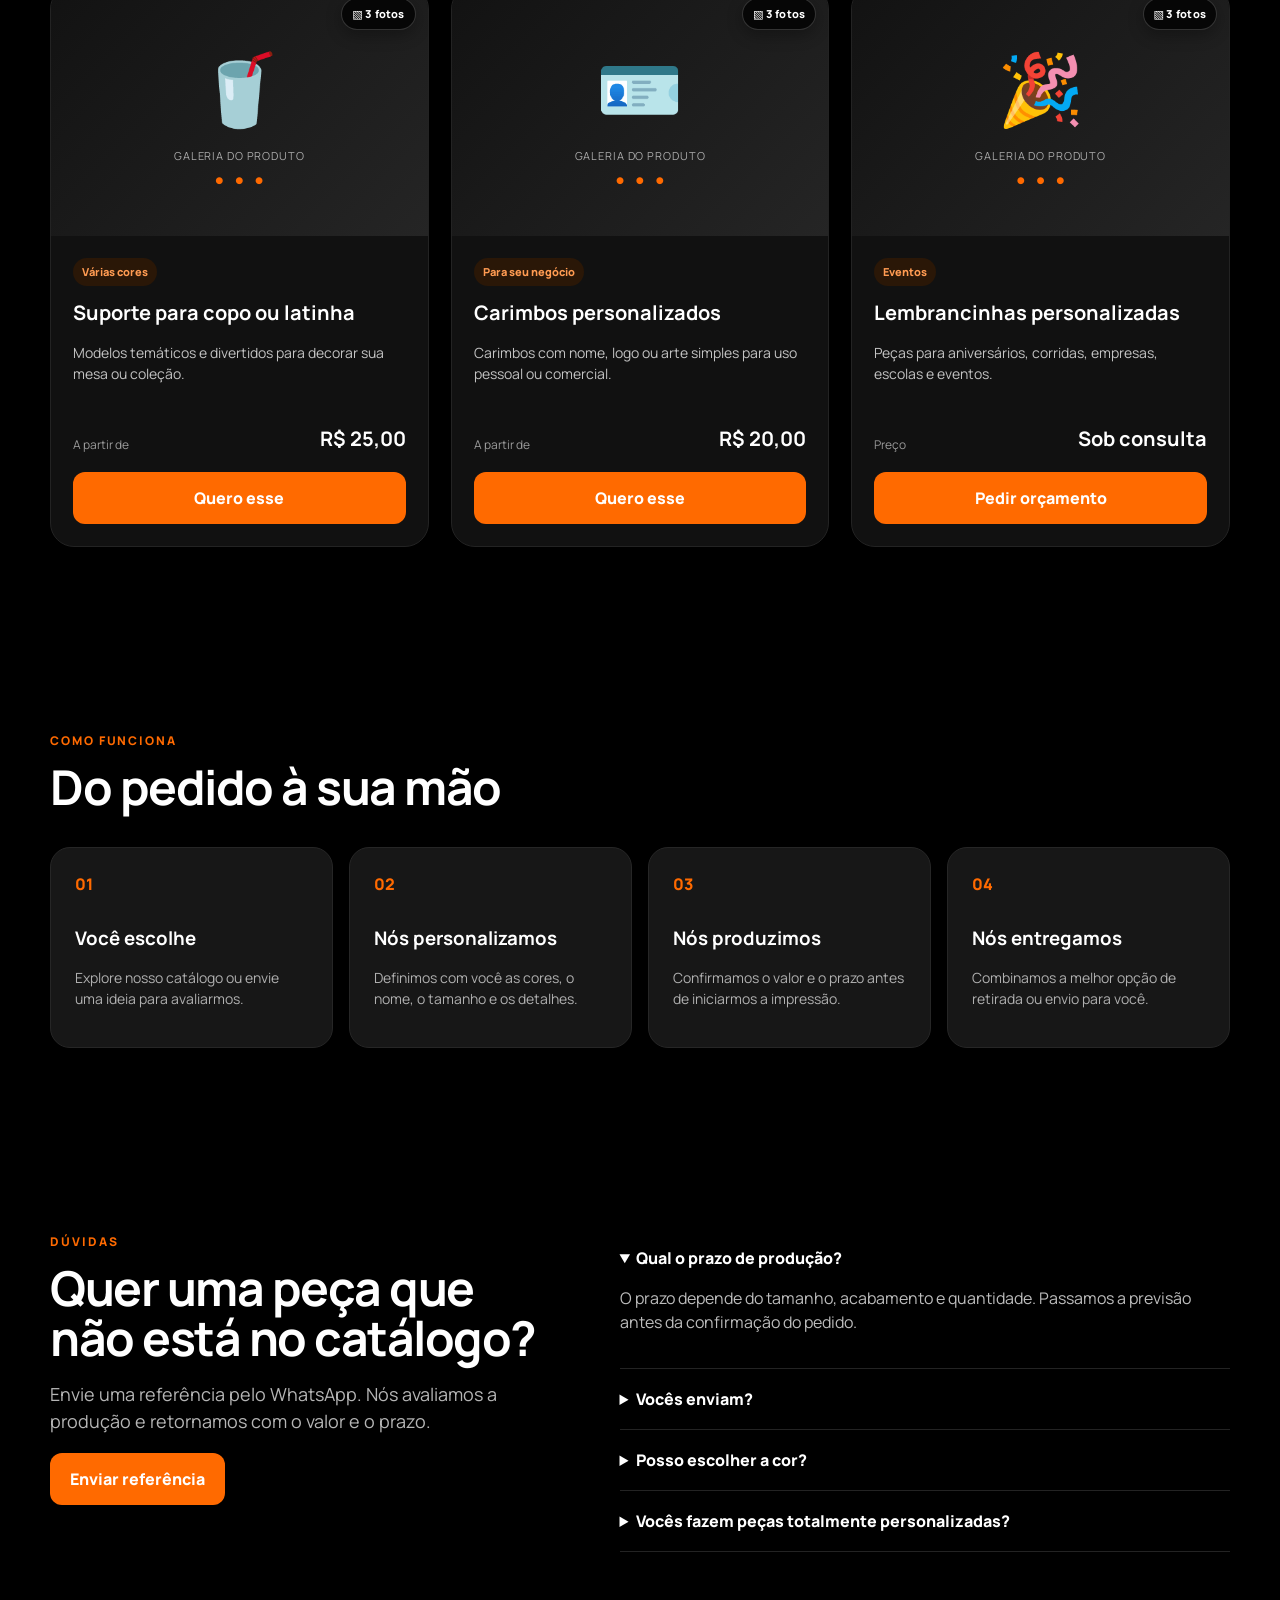
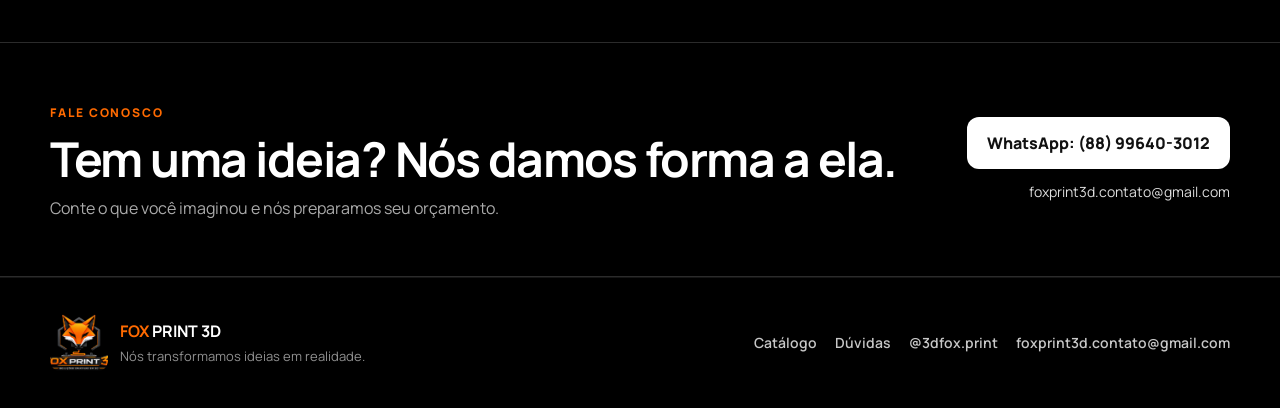
==== commit ac79f1bc: "Renova composição visual do hero" ====
--- a/index.html
+++ b/index.html
@@ -43,8 +43,23 @@
             <span>Personalizável</span><span>Produção sob encomenda</span><span>Atendimento direto</span>
           </div>
         </div>
-        <div class="hero-card">
-          <img class="hero-logo" src="marca/logo-foxprint3d.png" alt="Logotipo FOX PRINT 3D: raposa laranja inspirada em impressão 3D" />
+        <div class="hero-art" aria-hidden="true">
+          <div class="hero-glow"></div>
+          <div class="fox-watermark"><img src="marca/logo-foxprint3d.png" alt="" /></div>
+          <div class="printer-assembly">
+            <div class="printer-rail"><span></span><span></span></div>
+            <div class="printer-head">
+              <div class="head-top"><i></i><i></i><i></i></div>
+              <div class="heat-sink"><span></span><span></span><span></span><span></span></div>
+              <div class="heater-block"><span></span></div>
+              <div class="printer-nozzle"></div>
+            </div>
+            <div class="filament"></div>
+            <div class="printed-piece"><span></span><span></span><span></span></div>
+            <div class="print-bed"></div>
+          </div>
+          <span class="tech-label tech-label-top">CAMADA 0.20 MM</span>
+          <span class="tech-label tech-label-bottom">CRIANDO EM 3D</span>
         </div>
       </div>
     </section>
--- a/styles.css
+++ b/styles.css
@@ -15,8 +15,15 @@
 }
 
 *{box-sizing:border-box}
+[hidden]{display:none!important}
 html{scroll-behavior:smooth}
 body{margin:0;font-family:Manrope,system-ui,sans-serif;color:var(--text);background:var(--bg);line-height:1.5}
+html{color-scheme:dark;scrollbar-color:#555 #101010;scrollbar-width:thin}
+::-webkit-scrollbar{width:11px;height:11px}
+::-webkit-scrollbar-track{background:#101010}
+::-webkit-scrollbar-thumb{border:3px solid #101010;border-radius:999px;background:#555}
+::-webkit-scrollbar-thumb:hover{background:var(--orange)}
+::-webkit-scrollbar-corner{background:#101010}
 ::selection{background:var(--orange);color:#fff}
 .container{width:min(1180px,calc(100% - 40px));margin:auto}
 
@@ -48,10 +55,34 @@
 .hero-badges{display:flex;flex-wrap:wrap;gap:10px;color:#d2d2d2;font-size:13px}
 .hero-badges span{display:inline-flex;align-items:center;gap:7px;padding:7px 10px;border:1px solid #252525;border-radius:999px;background:#0b0b0b}
 .hero-badges span::before{content:"";width:7px;height:7px;border-radius:50%;background:var(--orange);box-shadow:0 0 12px rgba(255,106,0,.75)}
-.hero-card{min-height:430px;background:linear-gradient(180deg,#111,#090909);border-radius:36px;display:flex;flex-direction:column;align-items:center;justify-content:center;color:white;box-shadow:0 30px 70px rgba(0,0,0,.35);transform:rotate(2deg);border:1px solid #242424;overflow:hidden;padding:22px}
-.hero-logo{width:100%;max-height:350px;object-fit:contain;filter:drop-shadow(0 14px 28px rgba(255,106,0,.18))}
-.hero-card strong{display:block;text-align:center;font-size:34px;letter-spacing:-1px}
-.hero-card span{display:block;text-align:center;color:#aaa}
+.hero-art{position:relative;isolation:isolate;min-height:460px;overflow:hidden;border-radius:42px;background:radial-gradient(circle at 62% 47%,rgba(255,106,0,.09),transparent 32%),linear-gradient(145deg,rgba(255,255,255,.025),transparent 48%);transform:translateZ(0);animation:hero-float 6s ease-in-out infinite}
+.hero-art::before,.hero-art::after{content:"";position:absolute;z-index:-1;border-radius:50%;filter:blur(2px);pointer-events:none}
+.hero-art::before{width:330px;height:330px;right:10px;top:54px;border:1px solid rgba(255,106,0,.13);box-shadow:inset 0 0 80px rgba(255,106,0,.035)}
+.hero-art::after{width:1px;height:76%;right:48px;top:12%;border-radius:0;background:linear-gradient(transparent,rgba(255,106,0,.32),transparent)}
+.hero-glow{position:absolute;z-index:0;width:220px;height:260px;left:51%;top:26%;transform:translateX(-50%);border-radius:50%;background:rgba(255,106,0,.13);filter:blur(70px);animation:hero-glow 3.5s ease-in-out infinite}
+.fox-watermark{position:absolute;z-index:0;left:3%;top:5%;width:275px;height:345px;overflow:hidden;opacity:.12;filter:grayscale(.35) saturate(.7) contrast(1.08)}
+.fox-watermark img{position:absolute;width:600px;max-width:none;left:-140px;top:0;pointer-events:none}
+.printer-assembly{position:absolute;z-index:2;inset:0;filter:drop-shadow(0 22px 28px rgba(0,0,0,.7))}
+.printer-rail{position:absolute;top:80px;left:50%;width:270px;height:22px;transform:translateX(-50%);border:1px solid #434343;border-radius:7px;background:linear-gradient(180deg,#3b3b3b,#131313 52%,#080808);box-shadow:0 0 0 5px rgba(255,255,255,.018),0 7px 18px #000}
+.printer-rail span{position:absolute;top:6px;width:10px;height:10px;border-radius:3px;background:#090909;border:1px solid #555}.printer-rail span:first-child{left:14px}.printer-rail span:last-child{right:14px}
+.printer-head{position:absolute;z-index:3;top:62px;left:50%;width:142px;transform:translateX(-50%)}
+.head-top{height:64px;border:1px solid #484848;border-radius:14px 14px 7px 7px;background:linear-gradient(135deg,#383838,#111 58%);box-shadow:inset 0 1px rgba(255,255,255,.12),0 12px 28px #000;display:flex;align-items:flex-end;justify-content:center;gap:7px;padding-bottom:12px}
+.head-top i{width:24px;height:7px;border-radius:4px;background:#080808;border-top:1px solid #565656}
+.heat-sink{width:94px;margin:auto;padding:6px 8px;background:#171717;border-inline:1px solid #444}
+.heat-sink span{display:block;height:6px;margin:3px 0;border-radius:2px;background:linear-gradient(90deg,#555,#202020 55%,#484848);box-shadow:0 1px #050505}
+.heater-block{position:relative;width:72px;height:39px;margin:auto;border:1px solid #5c5c5c;border-radius:4px;background:linear-gradient(135deg,#555,#1d1d1d 55%);box-shadow:inset 0 1px rgba(255,255,255,.18),0 0 22px rgba(255,106,0,.16)}
+.heater-block span{position:absolute;right:9px;top:12px;width:14px;height:14px;border-radius:50%;border:3px solid #101010;background:#ff7a16;box-shadow:0 0 13px rgba(255,106,0,.7)}
+.printer-nozzle{position:relative;width:0;height:0;margin:auto;border-left:24px solid transparent;border-right:24px solid transparent;border-top:52px solid #b86a32;filter:drop-shadow(0 4px 6px #000)}
+.printer-nozzle::after{content:"";position:absolute;left:0;top:-6px;width:8px;height:7px;transform:translate(-4px,50px);border-radius:0 0 3px 3px;background:#ff9a52;box-shadow:0 2px 16px rgba(255,106,0,.9)}
+.filament{position:absolute;z-index:2;left:calc(50% - 2px);top:272px;width:4px;height:85px;border-radius:4px;background:linear-gradient(#ffbb75,#ff6a00);box-shadow:0 0 8px #ff6a00,0 0 22px rgba(255,106,0,.65);transform-origin:top;animation:filament-flow 2.2s ease-in-out infinite}
+.printed-piece{position:absolute;z-index:3;left:50%;top:349px;width:132px;height:47px;transform:translateX(-50%)}
+.printed-piece span{display:block;height:7px;margin:3px auto;border-radius:8px;background:linear-gradient(90deg,#a94100,#ff7a16 20%,#ff9a52 52%,#d75000);box-shadow:0 0 9px rgba(255,106,0,.3)}
+.printed-piece span:nth-child(1){width:55%}.printed-piece span:nth-child(2){width:78%}.printed-piece span:nth-child(3){width:100%}
+.print-bed{position:absolute;z-index:1;left:50%;top:393px;width:330px;height:22px;transform:translateX(-50%) perspective(80px) rotateX(9deg);border:1px solid #4b4b4b;border-radius:6px;background:linear-gradient(180deg,#2e2e2e,#090909);box-shadow:0 16px 30px #000,0 -1px 16px rgba(255,106,0,.1)}
+.tech-label{position:absolute;z-index:4;color:#797979;font-size:9px;font-weight:800;letter-spacing:.18em}.tech-label::before{content:"";display:inline-block;width:22px;height:1px;margin-right:8px;vertical-align:middle;background:#b44b08}.tech-label-top{right:14px;top:38px}.tech-label-bottom{left:22px;bottom:24px}
+@keyframes hero-float{0%,100%{transform:translateY(0)}50%{transform:translateY(-7px)}}
+@keyframes hero-glow{0%,100%{opacity:.55;transform:translateX(-50%) scale(.92)}50%{opacity:1;transform:translateX(-50%) scale(1.08)}}
+@keyframes filament-flow{0%,100%{transform:scaleY(.9);opacity:.78}50%{transform:scaleY(1.04);opacity:1}}
 
 .section{padding:90px 0;background:#000}
 .section-head{display:flex;justify-content:space-between;align-items:end;gap:20px;margin-bottom:34px}
@@ -139,7 +170,7 @@
   nav{display:none}
   .hero{padding-top:50px}
   .hero-grid,.faq-grid{grid-template-columns:1fr}
-  .hero-card{min-height:300px}
+  .hero-art{min-height:380px;max-width:560px;width:100%;margin:10px auto 0}
   .product-grid{grid-template-columns:repeat(2,1fr)}
   .steps{grid-template-columns:repeat(2,1fr)}
   .section-head,.cta-inner{align-items:flex-start;flex-direction:column}
@@ -167,3 +198,37 @@
   .image-modal figcaption{padding-left:48px;padding-right:48px}
   .swipe-hint{display:block}
 }
+
+@media(max-width:430px){
+  .container{width:calc(100% - 24px)}
+  .nav{height:66px}
+  .brand-logo{width:36px;height:36px;margin-right:4px}
+  .brand-name{font-size:15px}
+  .hero{padding:42px 0 48px}
+  .hero h1{font-size:clamp(36px,11vw,44px);line-height:1.02}
+  .hero p,.lead{font-size:16px}
+  .hero-art{min-height:300px;margin-top:14px;border-radius:26px}
+  .hero-art::before{width:240px;height:240px;right:-22px;top:36px}
+  .fox-watermark{left:-18px;top:12px;width:205px;height:245px}.fox-watermark img{width:430px;left:-100px}
+  .printer-assembly{transform:scale(.74);transform-origin:50% 20%}
+  .tech-label-top{right:8px;top:18px}.tech-label-bottom{left:12px;bottom:15px}
+  .hero-badges{display:grid;grid-template-columns:1fr;width:100%}
+  .hero-badges span{justify-content:center}
+  .section{padding:54px 0}
+  .section h2,.cta h2{font-size:32px}
+  .product-card{border-radius:18px}
+  .product-body{padding:18px}
+  .product-card p{min-height:0}
+  .price-row{gap:12px}
+  .price-row strong{text-align:right}
+  .steps{gap:10px}
+  .step{padding:20px}
+  .footer-links{display:grid;gap:12px}
+  .contact-actions,.contact-actions .btn{width:100%}
+  .contact-email{overflow-wrap:anywhere}
+  .floating-wa{bottom:max(14px,env(safe-area-inset-bottom));padding:13px 16px}
+}
+
+@media(prefers-reduced-motion:reduce){
+  .hero-art,.hero-glow,.filament{animation:none}
+}
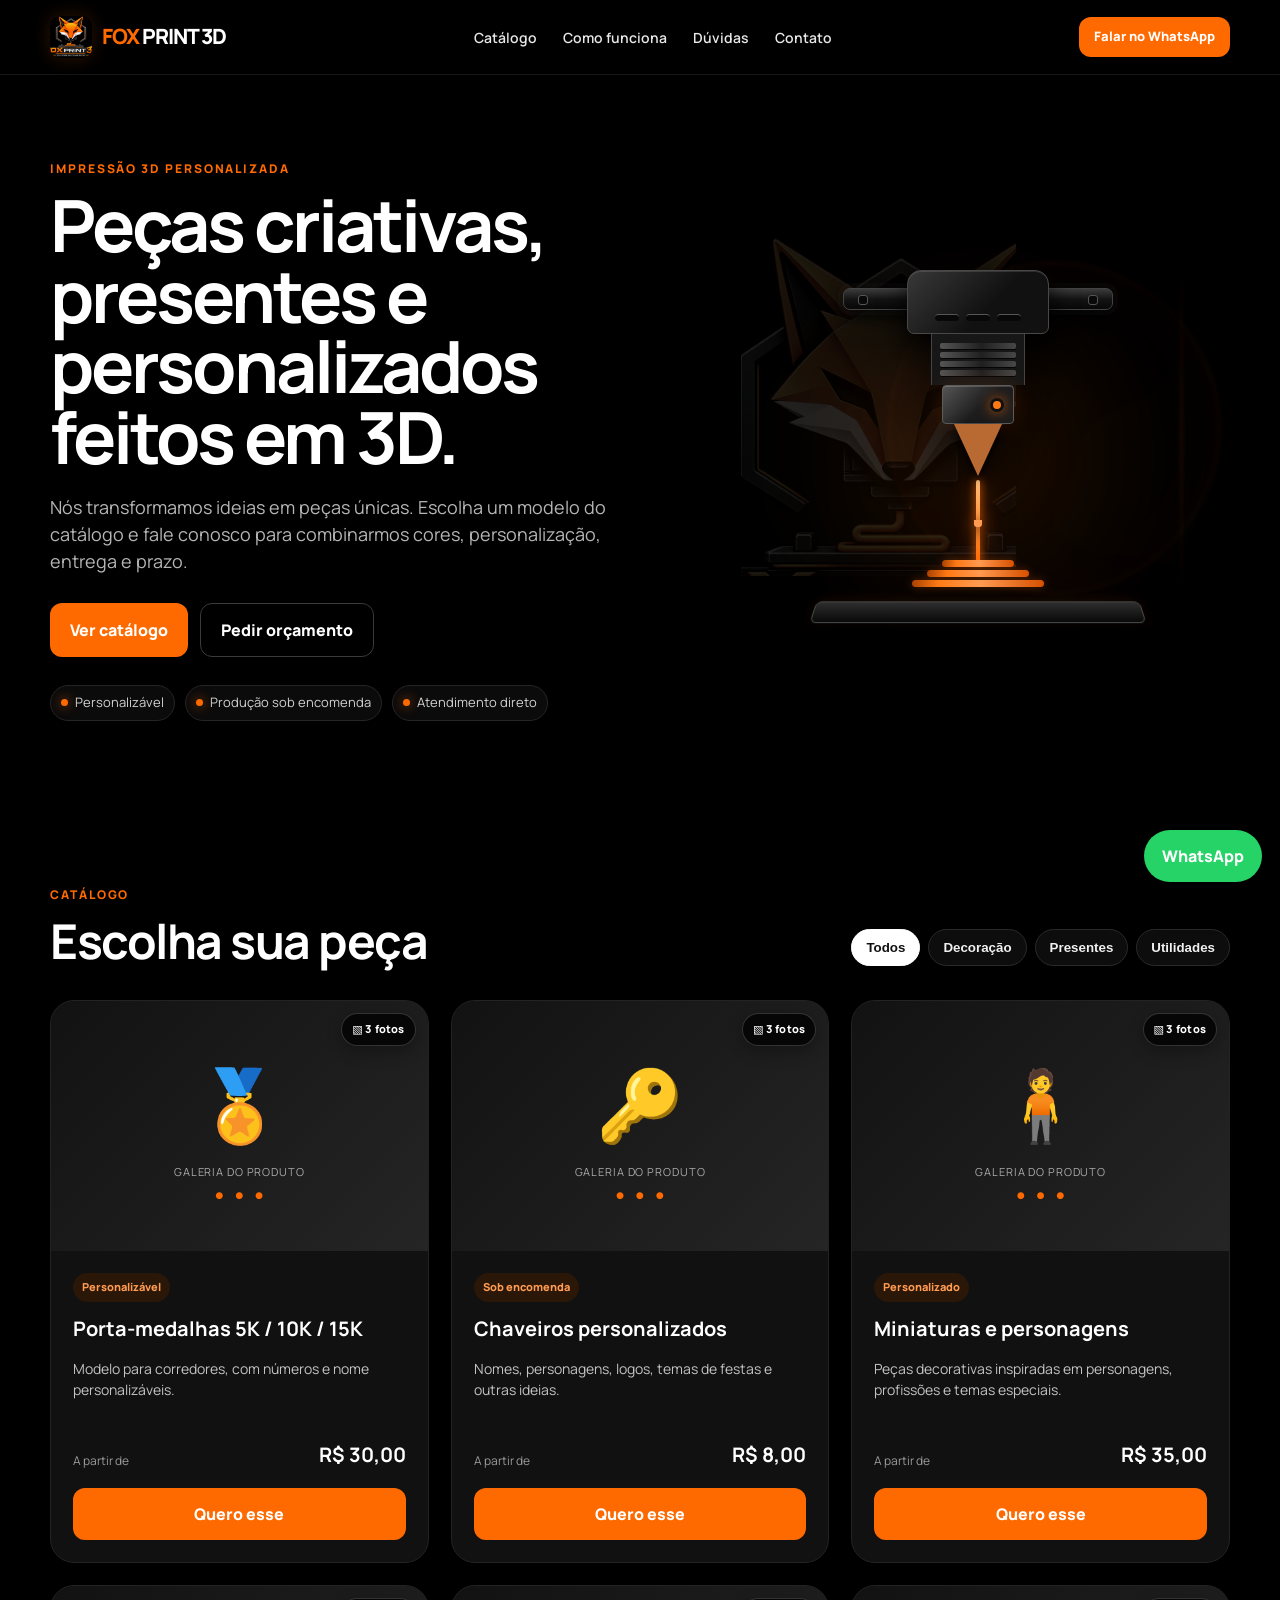
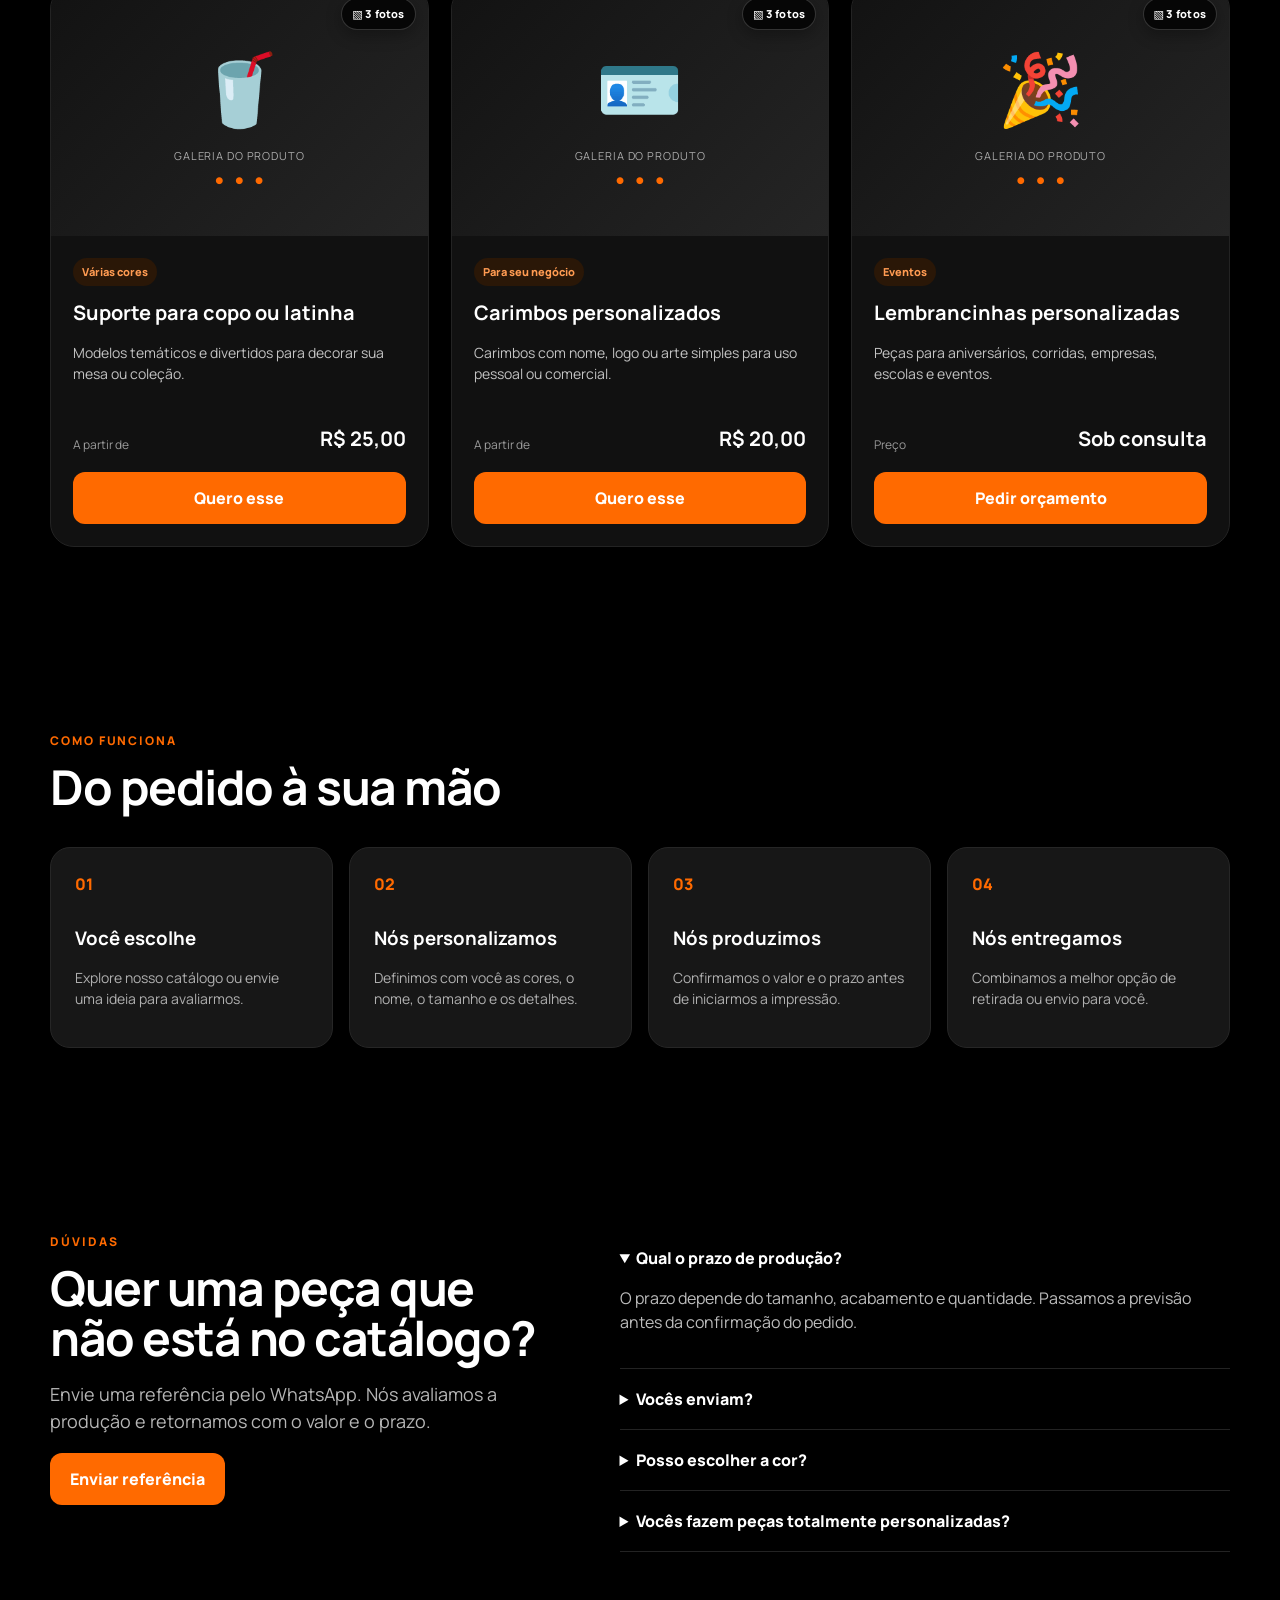
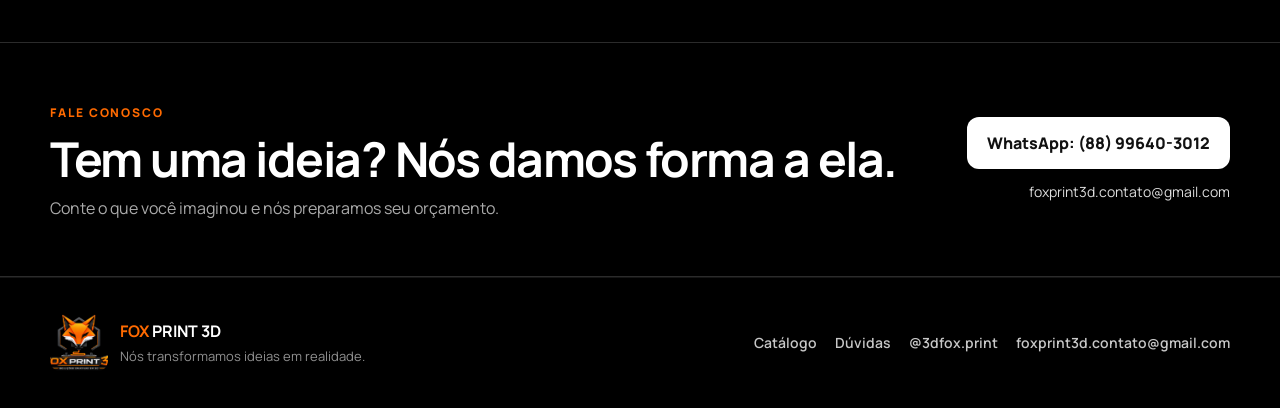
==== commit 59148e96: "Integra arte do hero ao fundo" ====
--- a/index.html
+++ b/index.html
@@ -58,8 +58,6 @@
             <div class="printed-piece"><span></span><span></span><span></span></div>
             <div class="print-bed"></div>
           </div>
-          <span class="tech-label tech-label-top">CAMADA 0.20 MM</span>
-          <span class="tech-label tech-label-bottom">CRIANDO EM 3D</span>
         </div>
       </div>
     </section>
--- a/styles.css
+++ b/styles.css
@@ -55,7 +55,7 @@
 .hero-badges{display:flex;flex-wrap:wrap;gap:10px;color:#d2d2d2;font-size:13px}
 .hero-badges span{display:inline-flex;align-items:center;gap:7px;padding:7px 10px;border:1px solid #252525;border-radius:999px;background:#0b0b0b}
 .hero-badges span::before{content:"";width:7px;height:7px;border-radius:50%;background:var(--orange);box-shadow:0 0 12px rgba(255,106,0,.75)}
-.hero-art{position:relative;isolation:isolate;min-height:460px;overflow:hidden;border-radius:42px;background:radial-gradient(circle at 62% 47%,rgba(255,106,0,.09),transparent 32%),linear-gradient(145deg,rgba(255,255,255,.025),transparent 48%);transform:translateZ(0);animation:hero-float 6s ease-in-out infinite}
+.hero-art{position:relative;isolation:isolate;min-height:460px;overflow:hidden;background:transparent;transform:translateZ(0);animation:hero-float 6s ease-in-out infinite}
 .hero-art::before,.hero-art::after{content:"";position:absolute;z-index:-1;border-radius:50%;filter:blur(2px);pointer-events:none}
 .hero-art::before{width:330px;height:330px;right:10px;top:54px;border:1px solid rgba(255,106,0,.13);box-shadow:inset 0 0 80px rgba(255,106,0,.035)}
 .hero-art::after{width:1px;height:76%;right:48px;top:12%;border-radius:0;background:linear-gradient(transparent,rgba(255,106,0,.32),transparent)}
@@ -79,7 +79,6 @@
 .printed-piece span{display:block;height:7px;margin:3px auto;border-radius:8px;background:linear-gradient(90deg,#a94100,#ff7a16 20%,#ff9a52 52%,#d75000);box-shadow:0 0 9px rgba(255,106,0,.3)}
 .printed-piece span:nth-child(1){width:55%}.printed-piece span:nth-child(2){width:78%}.printed-piece span:nth-child(3){width:100%}
 .print-bed{position:absolute;z-index:1;left:50%;top:393px;width:330px;height:22px;transform:translateX(-50%) perspective(80px) rotateX(9deg);border:1px solid #4b4b4b;border-radius:6px;background:linear-gradient(180deg,#2e2e2e,#090909);box-shadow:0 16px 30px #000,0 -1px 16px rgba(255,106,0,.1)}
-.tech-label{position:absolute;z-index:4;color:#797979;font-size:9px;font-weight:800;letter-spacing:.18em}.tech-label::before{content:"";display:inline-block;width:22px;height:1px;margin-right:8px;vertical-align:middle;background:#b44b08}.tech-label-top{right:14px;top:38px}.tech-label-bottom{left:22px;bottom:24px}
 @keyframes hero-float{0%,100%{transform:translateY(0)}50%{transform:translateY(-7px)}}
 @keyframes hero-glow{0%,100%{opacity:.55;transform:translateX(-50%) scale(.92)}50%{opacity:1;transform:translateX(-50%) scale(1.08)}}
 @keyframes filament-flow{0%,100%{transform:scaleY(.9);opacity:.78}50%{transform:scaleY(1.04);opacity:1}}
@@ -207,11 +206,10 @@
   .hero{padding:42px 0 48px}
   .hero h1{font-size:clamp(36px,11vw,44px);line-height:1.02}
   .hero p,.lead{font-size:16px}
-  .hero-art{min-height:300px;margin-top:14px;border-radius:26px}
+  .hero-art{min-height:300px;margin-top:14px}
   .hero-art::before{width:240px;height:240px;right:-22px;top:36px}
   .fox-watermark{left:-18px;top:12px;width:205px;height:245px}.fox-watermark img{width:430px;left:-100px}
   .printer-assembly{transform:scale(.74);transform-origin:50% 20%}
-  .tech-label-top{right:8px;top:18px}.tech-label-bottom{left:12px;bottom:15px}
   .hero-badges{display:grid;grid-template-columns:1fr;width:100%}
   .hero-badges span{justify-content:center}
   .section{padding:54px 0}
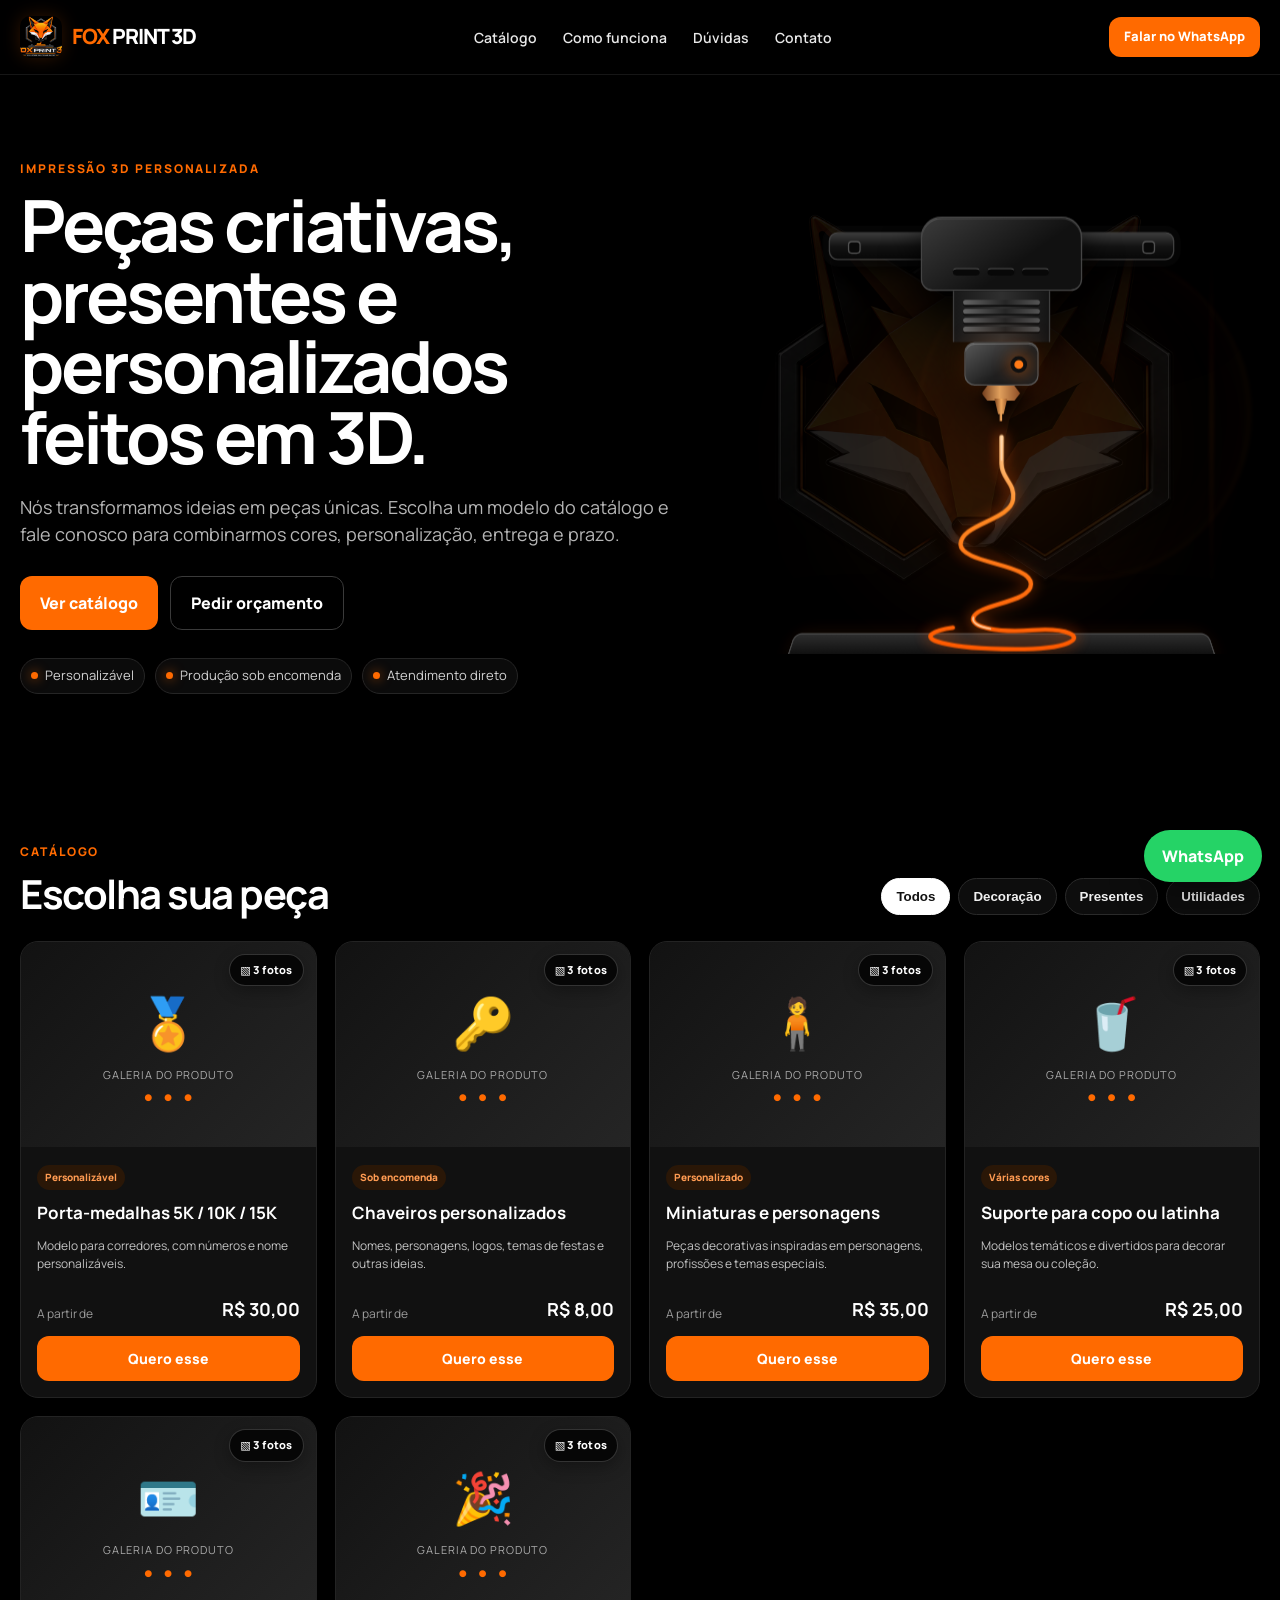
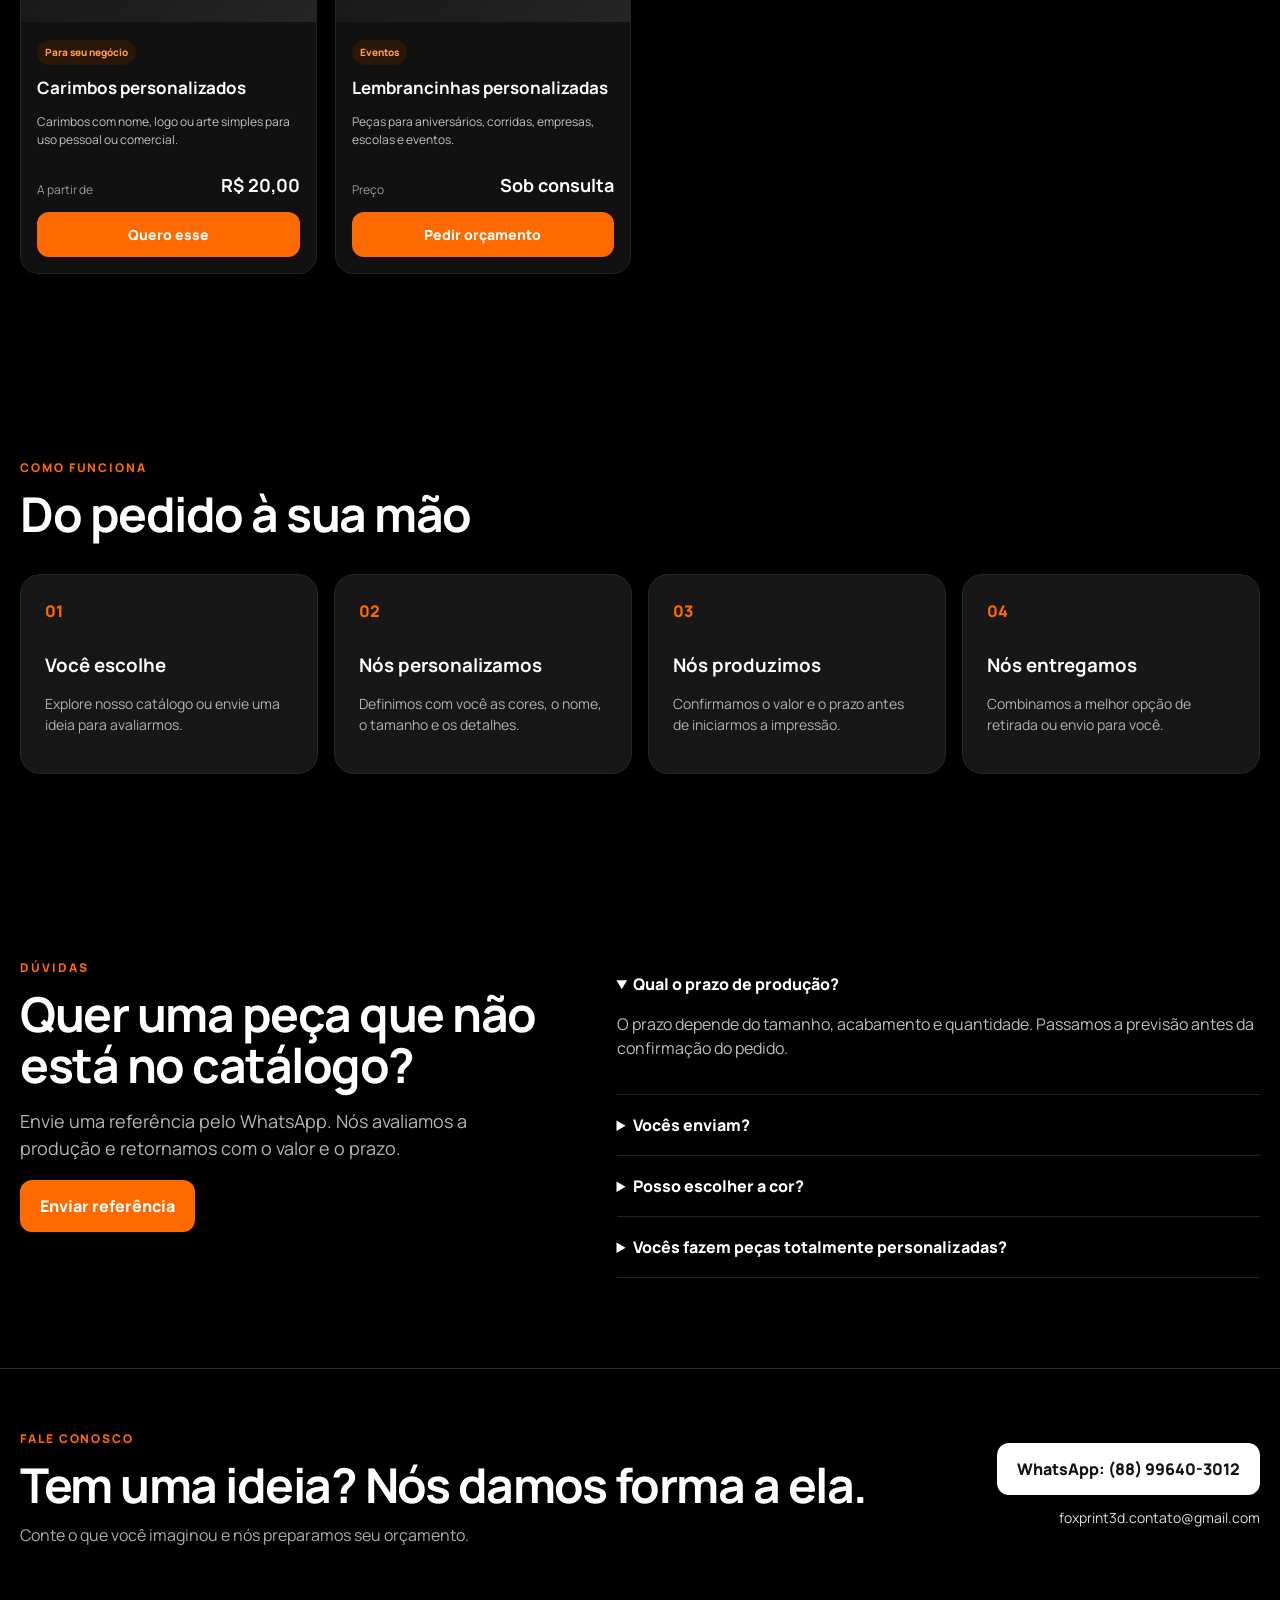
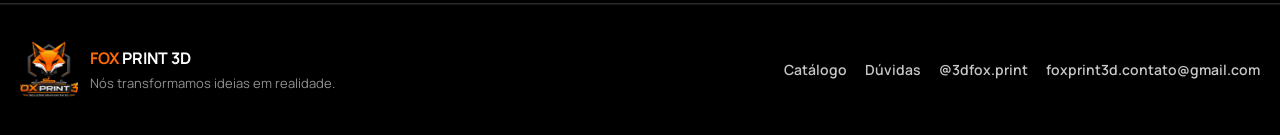
==== commit e15168ac: "Atualiza site e painel administrativo" ====
--- a/index.html
+++ b/index.html
@@ -45,7 +45,7 @@
         </div>
         <div class="hero-art" aria-hidden="true">
           <div class="hero-glow"></div>
-          <div class="fox-watermark"><img src="marca/logo-foxprint3d.png" alt="" /></div>
+          <div class="fox-watermark"><img src="marca/fox-face.png" alt="" /></div>
           <div class="printer-assembly">
             <div class="printer-rail"><span></span><span></span></div>
             <div class="printer-head">
@@ -54,8 +54,19 @@
               <div class="heater-block"><span></span></div>
               <div class="printer-nozzle"></div>
             </div>
-            <div class="filament"></div>
-            <div class="printed-piece"><span></span><span></span><span></span></div>
+            <svg class="filament-drawing" viewBox="0 0 160 168" aria-hidden="true">
+              <defs>
+                <linearGradient id="filamentOrange" x1="0" y1="0" x2="0" y2="1">
+                  <stop offset="0" stop-color="#ffd09a" />
+                  <stop offset=".35" stop-color="#ff8a24" />
+                  <stop offset="1" stop-color="#ff5a00" />
+                </linearGradient>
+                <path id="filamentShape" d="M80 2 L80 23 C80 35 91 38 89 51 C87 67 48 70 48 86 C48 101 103 101 103 117 C103 132 62 132 58 143 C55 151 78 155 104 153 C132 151 144 158 132 163 C113 171 48 168 30 162 C18 158 27 153 42 151" />
+              </defs>
+              <use href="#filamentShape" class="filament-glow" />
+              <use href="#filamentShape" class="filament-core" />
+              <use href="#filamentShape" class="filament-shimmer" />
+            </svg>
             <div class="print-bed"></div>
           </div>
         </div>
--- a/styles.css
+++ b/styles.css
@@ -25,7 +25,7 @@
 ::-webkit-scrollbar-thumb:hover{background:var(--orange)}
 ::-webkit-scrollbar-corner{background:#101010}
 ::selection{background:var(--orange);color:#fff}
-.container{width:min(1180px,calc(100% - 40px));margin:auto}
+.container{width:min(1320px,calc(100% - 40px));margin:auto}
 
 .topbar{position:sticky;top:0;z-index:20;background:rgba(0,0,0,.92);backdrop-filter:blur(16px);border-bottom:1px solid #161616}
 .nav{height:74px;display:flex;align-items:center;justify-content:space-between;gap:28px}
@@ -60,59 +60,69 @@
 .hero-art::before{width:330px;height:330px;right:10px;top:54px;border:1px solid rgba(255,106,0,.13);box-shadow:inset 0 0 80px rgba(255,106,0,.035)}
 .hero-art::after{width:1px;height:76%;right:48px;top:12%;border-radius:0;background:linear-gradient(transparent,rgba(255,106,0,.32),transparent)}
 .hero-glow{position:absolute;z-index:0;width:220px;height:260px;left:51%;top:26%;transform:translateX(-50%);border-radius:50%;background:rgba(255,106,0,.13);filter:blur(70px);animation:hero-glow 3.5s ease-in-out infinite}
-.fox-watermark{position:absolute;z-index:0;left:3%;top:5%;width:275px;height:345px;overflow:hidden;opacity:.12;filter:grayscale(.35) saturate(.7) contrast(1.08)}
-.fox-watermark img{position:absolute;width:600px;max-width:none;left:-140px;top:0;pointer-events:none}
-.printer-assembly{position:absolute;z-index:2;inset:0;filter:drop-shadow(0 22px 28px rgba(0,0,0,.7))}
+.fox-watermark{position:absolute;z-index:0;left:-4%;top:2%;width:535px;height:430px;overflow:visible;opacity:.11;filter:saturate(.7) contrast(1.04)}
+.fox-watermark img{position:absolute;width:auto;max-width:none;height:400px;left:0;top:4px;pointer-events:none}
+.printer-assembly{position:absolute;z-index:2;inset:0;transform:translateX(-3%) scale(1.28);transform-origin:35% 50%;filter:drop-shadow(0 22px 28px rgba(0,0,0,.7))}
 .printer-rail{position:absolute;top:80px;left:50%;width:270px;height:22px;transform:translateX(-50%);border:1px solid #434343;border-radius:7px;background:linear-gradient(180deg,#3b3b3b,#131313 52%,#080808);box-shadow:0 0 0 5px rgba(255,255,255,.018),0 7px 18px #000}
 .printer-rail span{position:absolute;top:6px;width:10px;height:10px;border-radius:3px;background:#090909;border:1px solid #555}.printer-rail span:first-child{left:14px}.printer-rail span:last-child{right:14px}
-.printer-head{position:absolute;z-index:3;top:62px;left:50%;width:142px;transform:translateX(-50%)}
-.head-top{height:64px;border:1px solid #484848;border-radius:14px 14px 7px 7px;background:linear-gradient(135deg,#383838,#111 58%);box-shadow:inset 0 1px rgba(255,255,255,.12),0 12px 28px #000;display:flex;align-items:flex-end;justify-content:center;gap:7px;padding-bottom:12px}
-.head-top i{width:24px;height:7px;border-radius:4px;background:#080808;border-top:1px solid #565656}
-.heat-sink{width:94px;margin:auto;padding:6px 8px;background:#171717;border-inline:1px solid #444}
-.heat-sink span{display:block;height:6px;margin:3px 0;border-radius:2px;background:linear-gradient(90deg,#555,#202020 55%,#484848);box-shadow:0 1px #050505}
-.heater-block{position:relative;width:72px;height:39px;margin:auto;border:1px solid #5c5c5c;border-radius:4px;background:linear-gradient(135deg,#555,#1d1d1d 55%);box-shadow:inset 0 1px rgba(255,255,255,.18),0 0 22px rgba(255,106,0,.16)}
-.heater-block span{position:absolute;right:9px;top:12px;width:14px;height:14px;border-radius:50%;border:3px solid #101010;background:#ff7a16;box-shadow:0 0 13px rgba(255,106,0,.7)}
-.printer-nozzle{position:relative;width:0;height:0;margin:auto;border-left:24px solid transparent;border-right:24px solid transparent;border-top:52px solid #b86a32;filter:drop-shadow(0 4px 6px #000)}
-.printer-nozzle::after{content:"";position:absolute;left:0;top:-6px;width:8px;height:7px;transform:translate(-4px,50px);border-radius:0 0 3px 3px;background:#ff9a52;box-shadow:0 2px 16px rgba(255,106,0,.9)}
-.filament{position:absolute;z-index:2;left:calc(50% - 2px);top:272px;width:4px;height:85px;border-radius:4px;background:linear-gradient(#ffbb75,#ff6a00);box-shadow:0 0 8px #ff6a00,0 0 22px rgba(255,106,0,.65);transform-origin:top;animation:filament-flow 2.2s ease-in-out infinite}
-.printed-piece{position:absolute;z-index:3;left:50%;top:349px;width:132px;height:47px;transform:translateX(-50%)}
-.printed-piece span{display:block;height:7px;margin:3px auto;border-radius:8px;background:linear-gradient(90deg,#a94100,#ff7a16 20%,#ff9a52 52%,#d75000);box-shadow:0 0 9px rgba(255,106,0,.3)}
-.printed-piece span:nth-child(1){width:55%}.printed-piece span:nth-child(2){width:78%}.printed-piece span:nth-child(3){width:100%}
+.printer-head{position:absolute;z-index:3;top:68px;left:50%;width:126px;transform:translateX(-50%)}
+.head-top{height:58px;border:1px solid #484848;border-radius:16px 16px 9px 9px;background:linear-gradient(145deg,#3b3b3b,#111 62%);box-shadow:inset 0 1px rgba(255,255,255,.14),0 12px 28px #000;display:flex;align-items:flex-end;justify-content:center;gap:6px;padding-bottom:11px}
+.head-top i{width:21px;height:6px;border-radius:999px;background:#080808;border-top:1px solid #565656}
+.heat-sink{width:76px;margin:auto;padding:4px 7px 5px;background:linear-gradient(90deg,#191919,#303030 50%,#151515);border-inline:1px solid #414141}
+.heat-sink span{display:block;height:4px;margin:3px 0;border-radius:999px;background:linear-gradient(90deg,#656565,#262626 55%,#555);box-shadow:0 1px #050505}
+.heater-block{position:relative;width:58px;height:34px;margin:auto;border:1px solid #5c5c5c;border-radius:8px;background:linear-gradient(145deg,#575757,#202020 58%);box-shadow:inset 0 1px rgba(255,255,255,.2),0 0 22px rgba(255,106,0,.16)}
+.heater-block span{position:absolute;right:8px;top:10px;width:13px;height:13px;border-radius:50%;border:3px solid #101010;background:#ff7a16;box-shadow:0 0 13px rgba(255,106,0,.7)}
+.printer-nozzle{position:relative;width:30px;height:28px;margin:auto;filter:drop-shadow(0 4px 5px #000)}
+.printer-nozzle::before{content:"";position:absolute;inset:0 0 auto;width:30px;height:12px;background:linear-gradient(90deg,#75401f,#e1a05d 45%,#8b4c25);clip-path:polygon(15% 0,85% 0,100% 50%,85% 100%,15% 100%,0 50%)}
+.printer-nozzle::after{content:"";position:absolute;left:9px;top:10px;width:12px;height:18px;background:linear-gradient(90deg,#713a17,#efa75c 48%,#82431d);clip-path:polygon(8% 0,92% 0,68% 68%,58% 68%,58% 100%,42% 100%,42% 68%,32% 68%);filter:drop-shadow(0 2px 7px rgba(255,106,0,.55))}
+.filament-drawing{position:absolute;z-index:3;left:50%;top:238px;width:160px;height:168px;overflow:visible;transform:translateX(-50%)}
+.filament-drawing use{fill:none;stroke-linecap:round;stroke-linejoin:round}
+.filament-glow{stroke:#ff5a00;stroke-width:10;opacity:.22;filter:blur(5px)}
+.filament-core{stroke:url(#filamentOrange);stroke-width:3.4}
+.filament-shimmer{stroke:#ffd7ae;stroke-width:1.2;stroke-dasharray:18 210;filter:drop-shadow(0 0 5px #ff8a24);animation:filament-trace 3.4s linear infinite}
 .print-bed{position:absolute;z-index:1;left:50%;top:393px;width:330px;height:22px;transform:translateX(-50%) perspective(80px) rotateX(9deg);border:1px solid #4b4b4b;border-radius:6px;background:linear-gradient(180deg,#2e2e2e,#090909);box-shadow:0 16px 30px #000,0 -1px 16px rgba(255,106,0,.1)}
 @keyframes hero-float{0%,100%{transform:translateY(0)}50%{transform:translateY(-7px)}}
 @keyframes hero-glow{0%,100%{opacity:.55;transform:translateX(-50%) scale(.92)}50%{opacity:1;transform:translateX(-50%) scale(1.08)}}
-@keyframes filament-flow{0%,100%{transform:scaleY(.9);opacity:.78}50%{transform:scaleY(1.04);opacity:1}}
+@keyframes filament-trace{to{stroke-dashoffset:-228}}
 
 .section{padding:90px 0;background:#000}
 .section-head{display:flex;justify-content:space-between;align-items:end;gap:20px;margin-bottom:34px}
 .section h2,.cta h2{font-size:clamp(32px,4vw,48px);line-height:1.05;letter-spacing:-1.5px;margin:0;color:#fff}
+#catalogo{padding-top:74px}
+#catalogo .section-head{margin-bottom:26px}
+#catalogo h2{font-size:clamp(30px,3.2vw,40px)}
 .filters{display:flex;gap:8px;flex-wrap:wrap}
 .filter{border:1px solid #2a2a2a;background:#0d0d0d;color:#f0f0f0;padding:10px 14px;border-radius:999px;font-weight:700;cursor:pointer}
 .filter:hover{border-color:#555}
 .filter.active{background:#fff;color:#111;border-color:#fff}
 .filter:focus-visible,.btn:focus-visible,a:focus-visible,summary:focus-visible{outline:3px solid rgba(255,106,0,.5);outline-offset:3px}
 
-.product-grid{display:grid;grid-template-columns:repeat(3,1fr);gap:22px}
-.product-card{border:1px solid #232323;border-radius:24px;overflow:hidden;background:var(--surface);transition:.2s}
+.product-grid{display:grid;grid-template-columns:repeat(4,minmax(0,300px));justify-content:center;gap:18px}
+.product-card{border:1px solid #232323;border-radius:18px;overflow:hidden;background:var(--surface);transition:.2s}
 .product-card:hover{transform:translateY(-4px);box-shadow:0 18px 45px rgba(0,0,0,.28);border-color:#323232}
-.product-image{height:250px;position:relative;display:flex;align-items:center;justify-content:center;background:linear-gradient(135deg,#121212,#252525);overflow:hidden}
+.product-image{height:205px;position:relative;display:flex;align-items:center;justify-content:center;background:linear-gradient(135deg,#121212,#252525);overflow:hidden}
 .product-image::before{content:"▧  " attr(data-photo-count);position:absolute;z-index:3;right:12px;top:12px;padding:7px 10px;border:1px solid rgba(255,255,255,.18);border-radius:999px;background:rgba(0,0,0,.78);color:#fff;font-size:11px;font-weight:800;letter-spacing:.02em;box-shadow:0 5px 16px rgba(0,0,0,.3)}
 .product-image img{width:100%;height:100%;object-fit:cover;display:block;cursor:zoom-in}
-.image-placeholder{display:flex;flex-direction:column;align-items:center;gap:8px;font-size:70px;color:#fff}
+.image-placeholder{display:flex;flex-direction:column;align-items:center;gap:7px;font-size:50px;color:#fff}
 .image-placeholder small{font-size:11px;letter-spacing:.08em;text-transform:uppercase;color:#aaa}
 .placeholder-dots{font-size:9px;letter-spacing:5px;color:var(--orange);margin-left:5px}
-.gallery-thumbs{position:absolute;left:12px;right:12px;bottom:12px;display:flex;justify-content:center;gap:7px}
-.gallery-thumb{width:44px;height:44px;padding:0;border:2px solid rgba(255,255,255,.45);border-radius:8px;overflow:hidden;background:#222;cursor:pointer}
+.gallery-thumbs{position:absolute;z-index:3;right:10px;bottom:10px;display:flex;justify-content:flex-end;gap:5px}
+.gallery-thumb{width:36px;height:36px;padding:0;border:2px solid rgba(255,255,255,.45);border-radius:7px;overflow:hidden;background:#222;cursor:pointer;box-shadow:0 3px 10px rgba(0,0,0,.5)}
 .gallery-thumb img{width:100%;height:100%;object-fit:cover}
 .gallery-thumb.active{border-color:var(--orange)}
+.gallery-more{position:relative;color:#fff;font-size:12px;font-weight:800}
+.gallery-more::after{content:"";position:absolute;inset:0;background:rgba(0,0,0,.62)}
+.gallery-more span{position:absolute;z-index:1;inset:0;display:grid;place-items:center;text-shadow:0 1px 5px #000}
+.gallery-more:hover{border-color:var(--orange)}
 .zoom-hint{position:absolute;right:12px;top:12px;padding:7px 9px;border-radius:999px;background:rgba(0,0,0,.75);color:#fff;font-size:11px;font-weight:800;pointer-events:none}
-.product-body{padding:22px}
-.tag{display:inline-flex;padding:6px 9px;border-radius:999px;background:#2a1707;color:#ff9b52;font-size:11px;font-weight:800}
-.product-card h3{font-size:20px;margin:12px 0 7px;color:#fff}
-.product-card p{color:#c3c3c3;font-size:14px;min-height:64px}
-.price-row{display:flex;justify-content:space-between;align-items:end;margin:18px 0}
+.product-body{padding:16px}
+.tag{display:inline-flex;padding:5px 8px;border-radius:999px;background:#2a1707;color:#ff9b52;font-size:10px;font-weight:800}
+.product-card h3{font-size:17px;margin:10px 0 6px;color:#fff}
+.product-card p{color:#c3c3c3;font-size:12px;min-height:46px}
+.price-row{display:flex;justify-content:space-between;align-items:end;margin:13px 0}
 .price-row span{font-size:12px;color:#9a9a9a}
-.price-row strong{font-size:20px;color:#fff}
+.price-row strong{font-size:18px;color:#fff}
+.product-card .btn{padding:12px 16px;font-size:14px}
 
 .section-dark{background:#000;color:white}
 .section-dark h2{margin-bottom:35px}
@@ -170,20 +180,25 @@
   .hero{padding-top:50px}
   .hero-grid,.faq-grid{grid-template-columns:1fr}
   .hero-art{min-height:380px;max-width:560px;width:100%;margin:10px auto 0}
-  .product-grid{grid-template-columns:repeat(2,1fr)}
+  .product-grid{grid-template-columns:repeat(2,minmax(0,300px))}
   .steps{grid-template-columns:repeat(2,1fr)}
   .section-head,.cta-inner{align-items:flex-start;flex-direction:column}
   .contact-actions{align-items:flex-start}
   .topbar .btn-small{display:none}
 }
 
+@media(max-width:1100px) and (min-width:901px){
+  .product-grid{grid-template-columns:repeat(3,minmax(0,300px))}
+}
+
 @media(max-width:600px){
-  .container{width:min(100% - 28px,1180px)}
+  .container{width:min(100% - 28px,1320px)}
   .hero h1{font-size:44px;letter-spacing:-2px}
   .brand-name{font-size:17px}
   .hero-actions{flex-direction:column}
-  .product-grid,.steps{grid-template-columns:1fr}
-  .product-image{height:190px}
+  .product-grid{grid-template-columns:minmax(0,320px)}
+  .steps{grid-template-columns:1fr}
+  .product-image{height:205px}
   .section{padding:64px 0}
   .section-head{align-items:flex-start}
   .filters{overflow:auto;flex-wrap:nowrap;width:100%;padding-bottom:5px}
@@ -208,8 +223,8 @@
   .hero p,.lead{font-size:16px}
   .hero-art{min-height:300px;margin-top:14px}
   .hero-art::before{width:240px;height:240px;right:-22px;top:36px}
-  .fox-watermark{left:-18px;top:12px;width:205px;height:245px}.fox-watermark img{width:430px;left:-100px}
-  .printer-assembly{transform:scale(.74);transform-origin:50% 20%}
+  .fox-watermark{left:-12px;top:8px;width:360px;height:285px}.fox-watermark img{width:auto;height:270px;left:0}
+  .printer-assembly{transform:translateX(-3%) scale(.94);transform-origin:35% 20%}
   .hero-badges{display:grid;grid-template-columns:1fr;width:100%}
   .hero-badges span{justify-content:center}
   .section{padding:54px 0}
@@ -228,5 +243,5 @@
 }
 
 @media(prefers-reduced-motion:reduce){
-  .hero-art,.hero-glow,.filament{animation:none}
-}
+  .hero-art,.hero-glow,.filament-shimmer{animation:none}
+}
